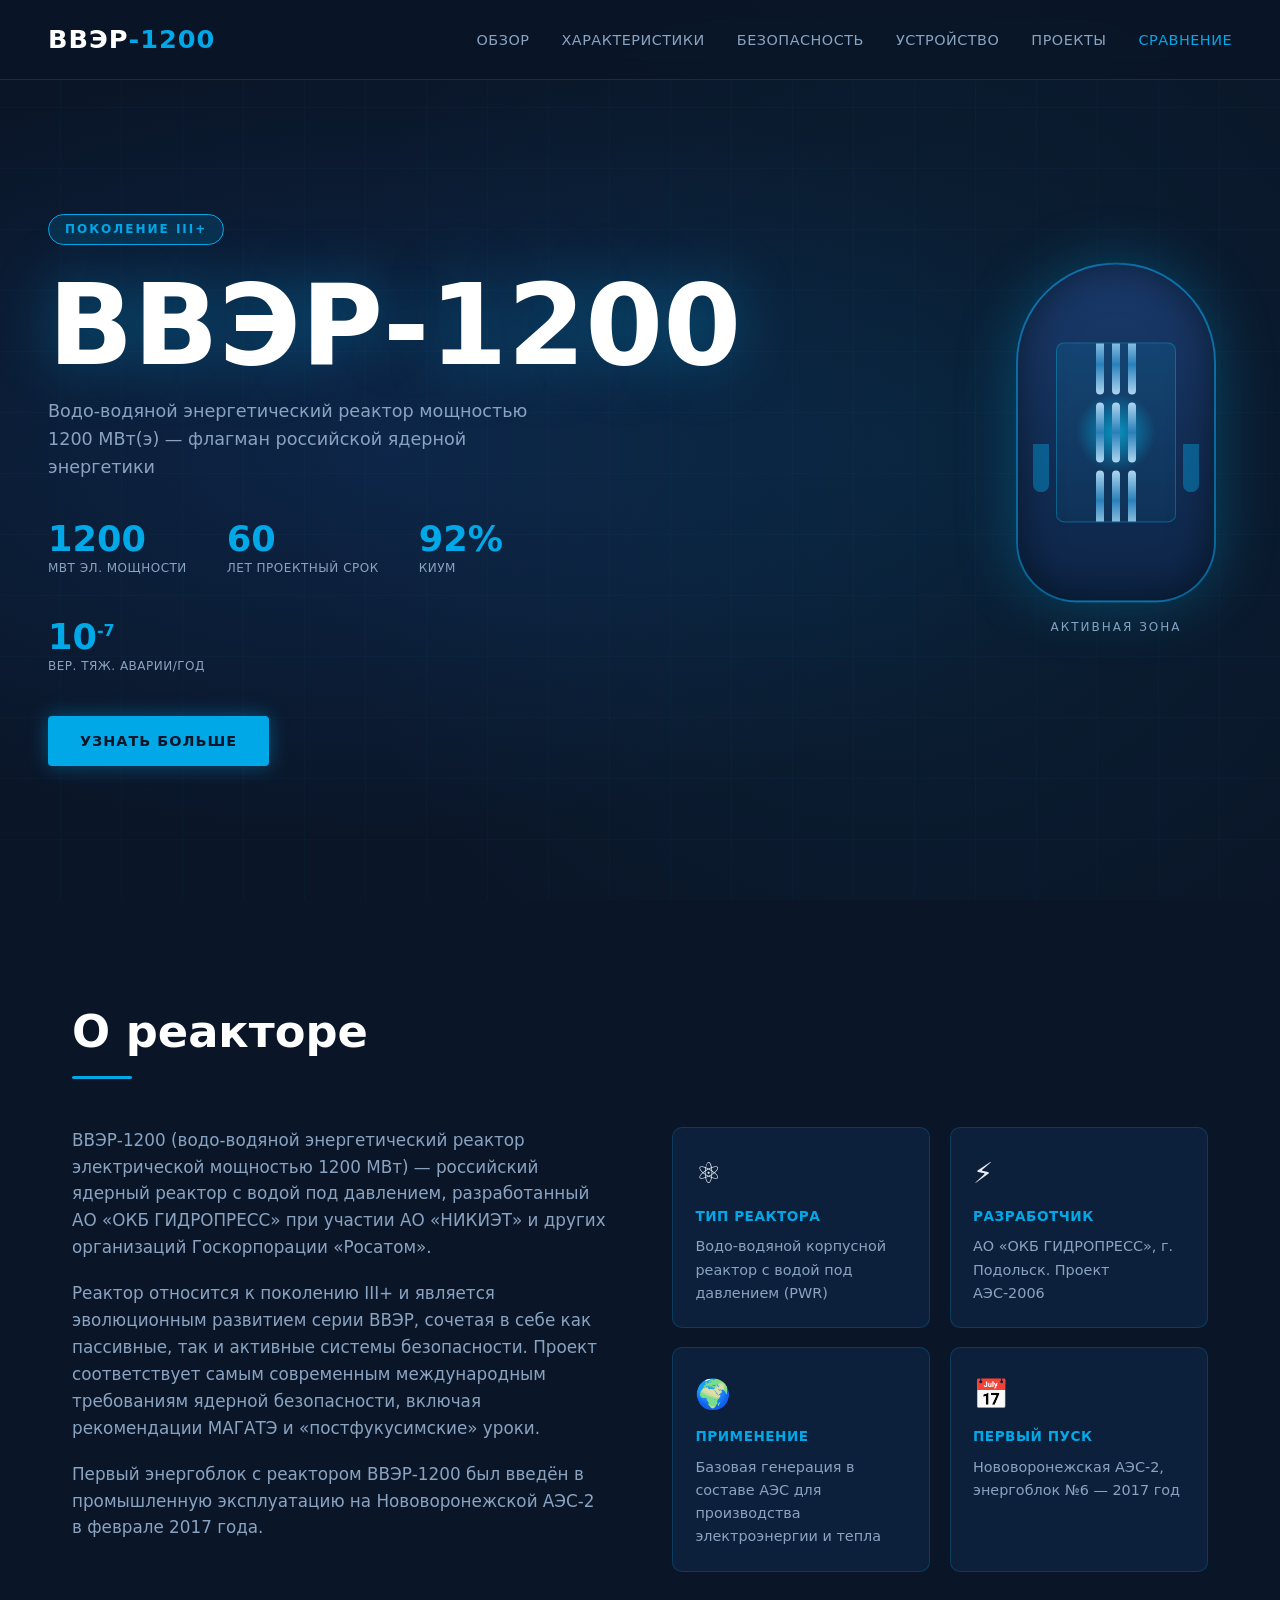
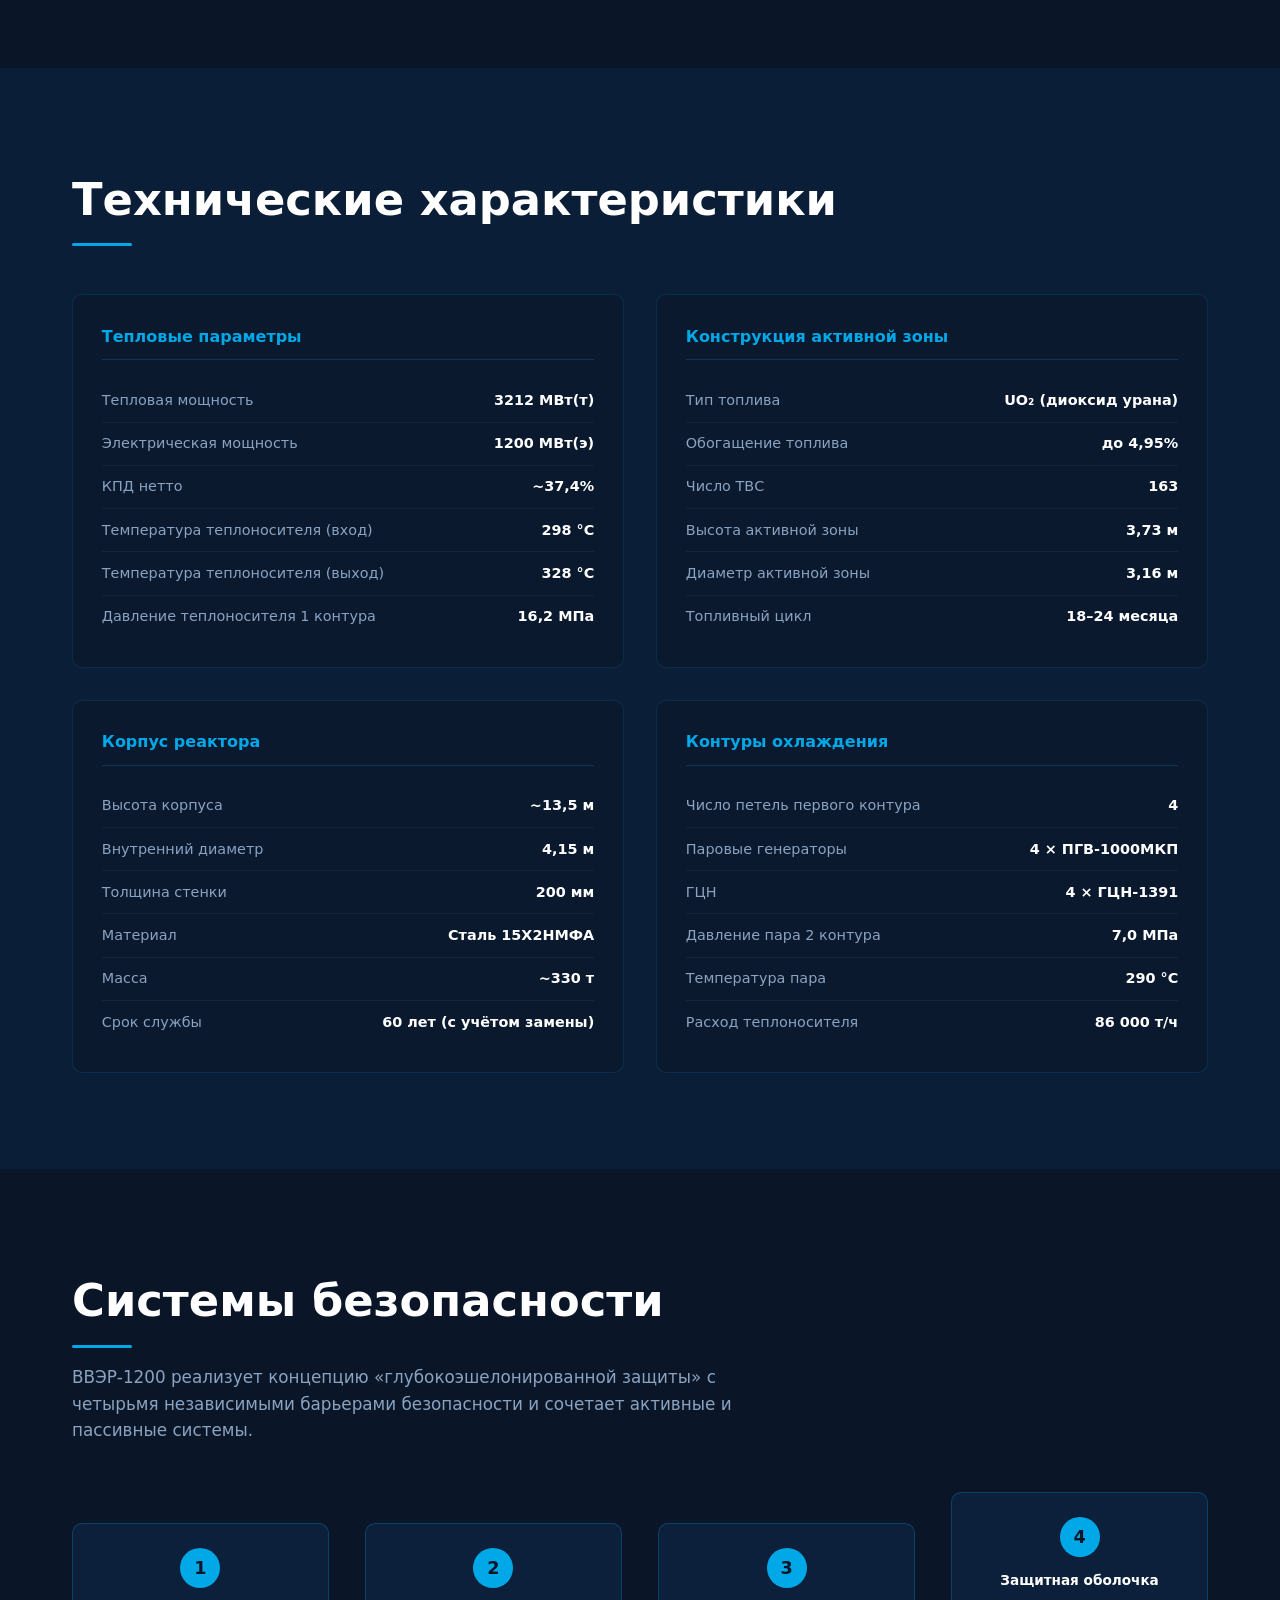
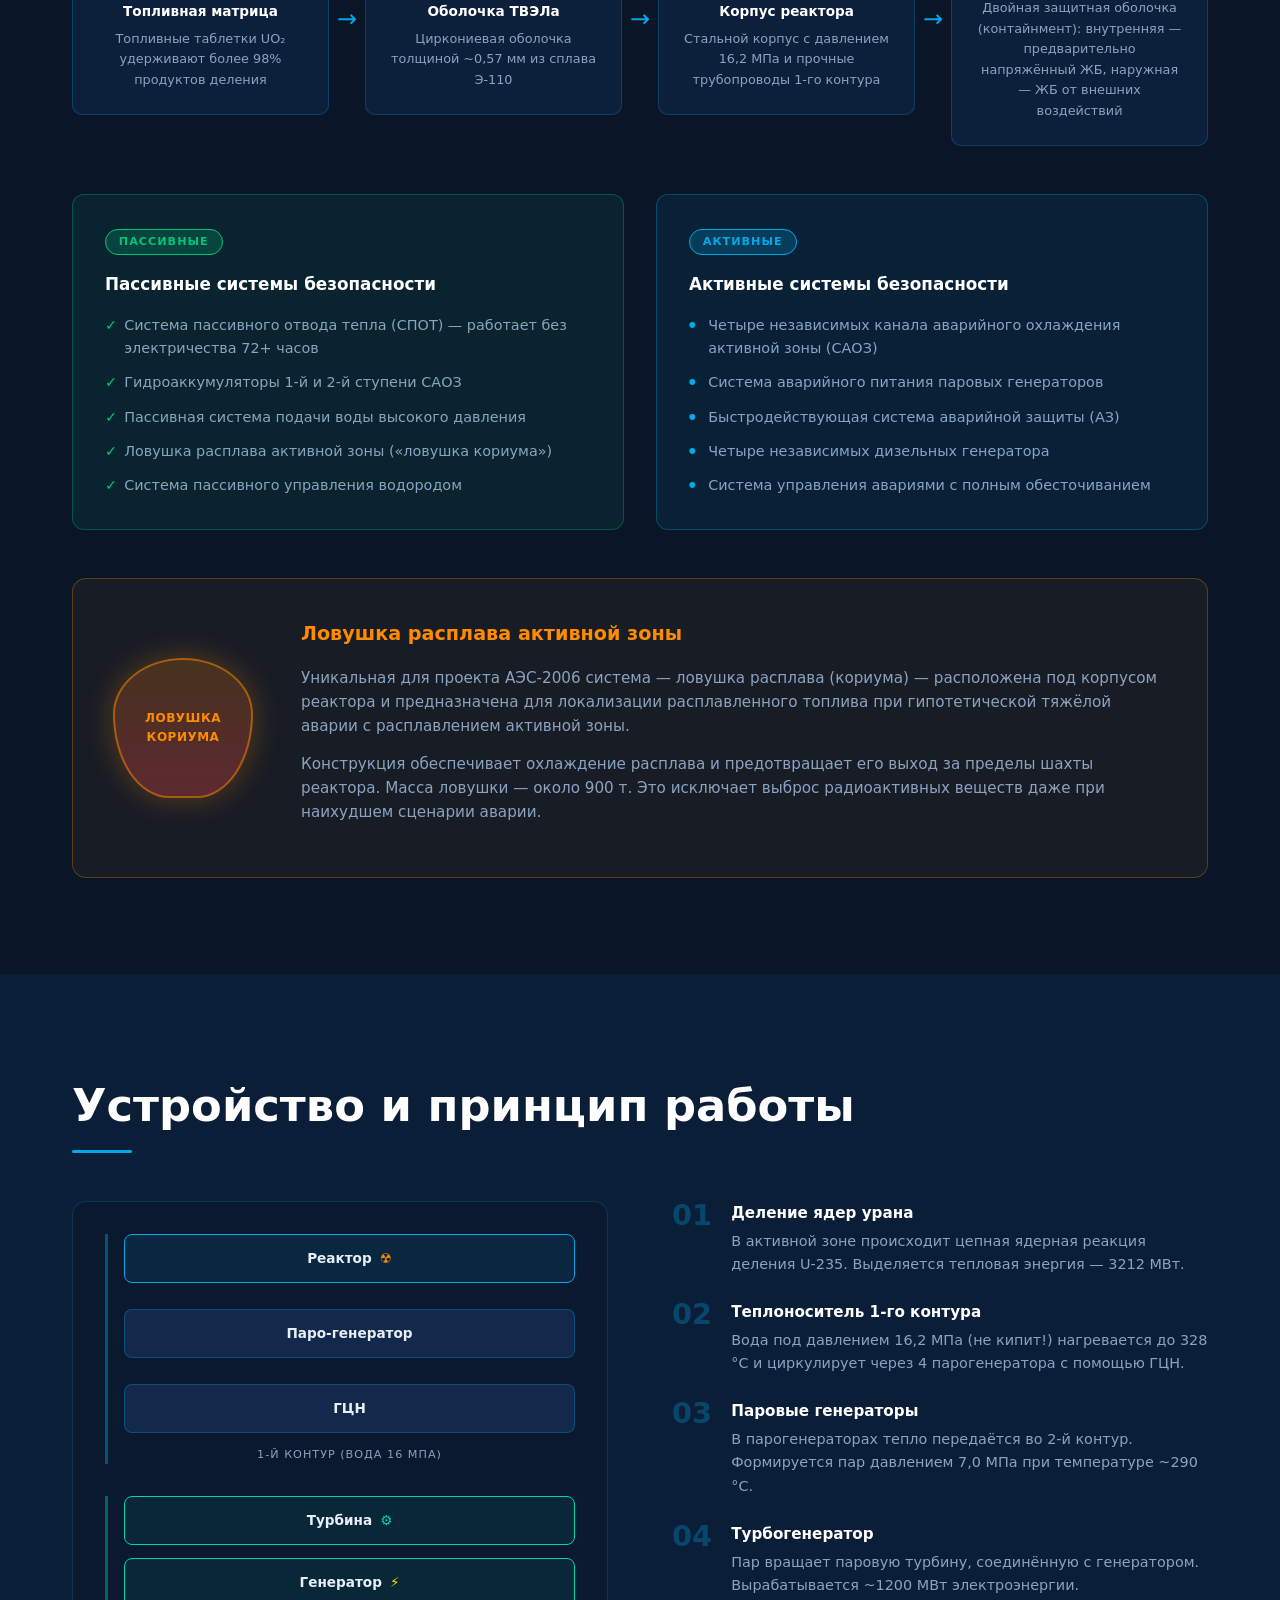
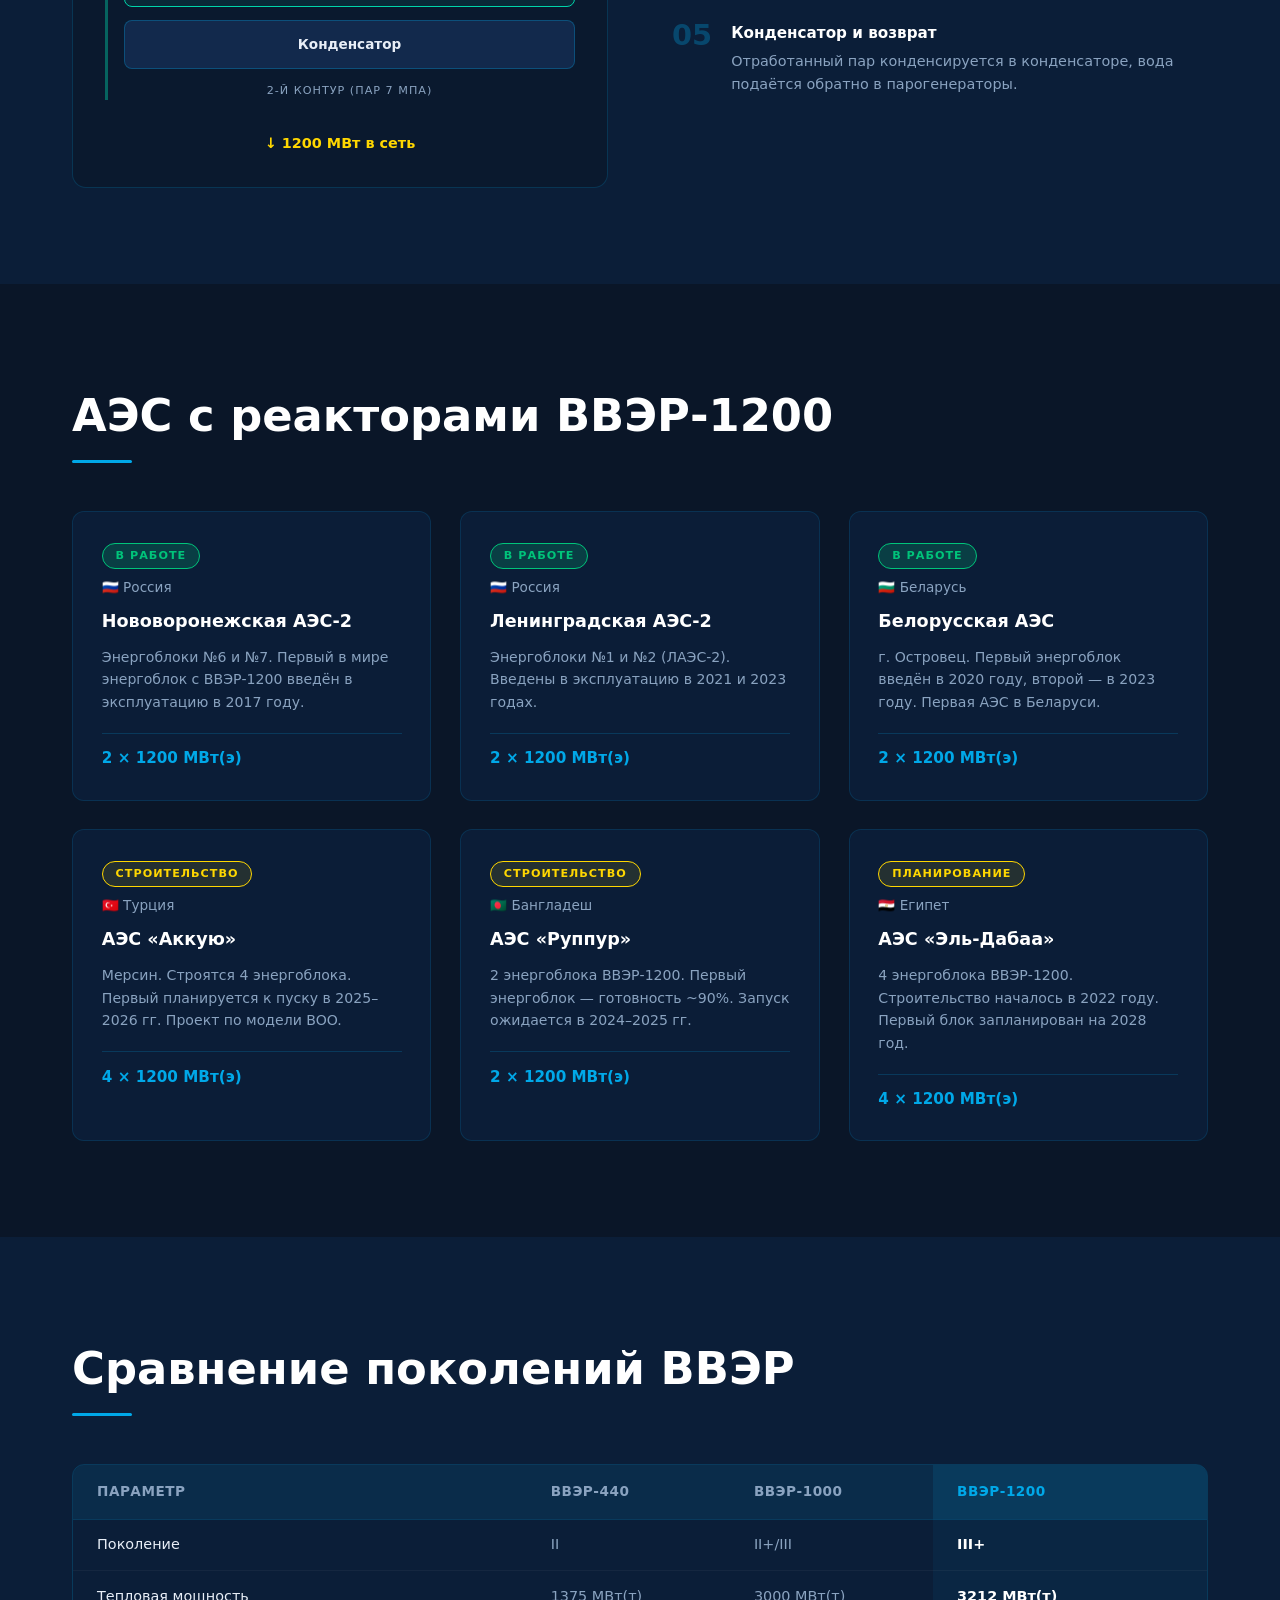
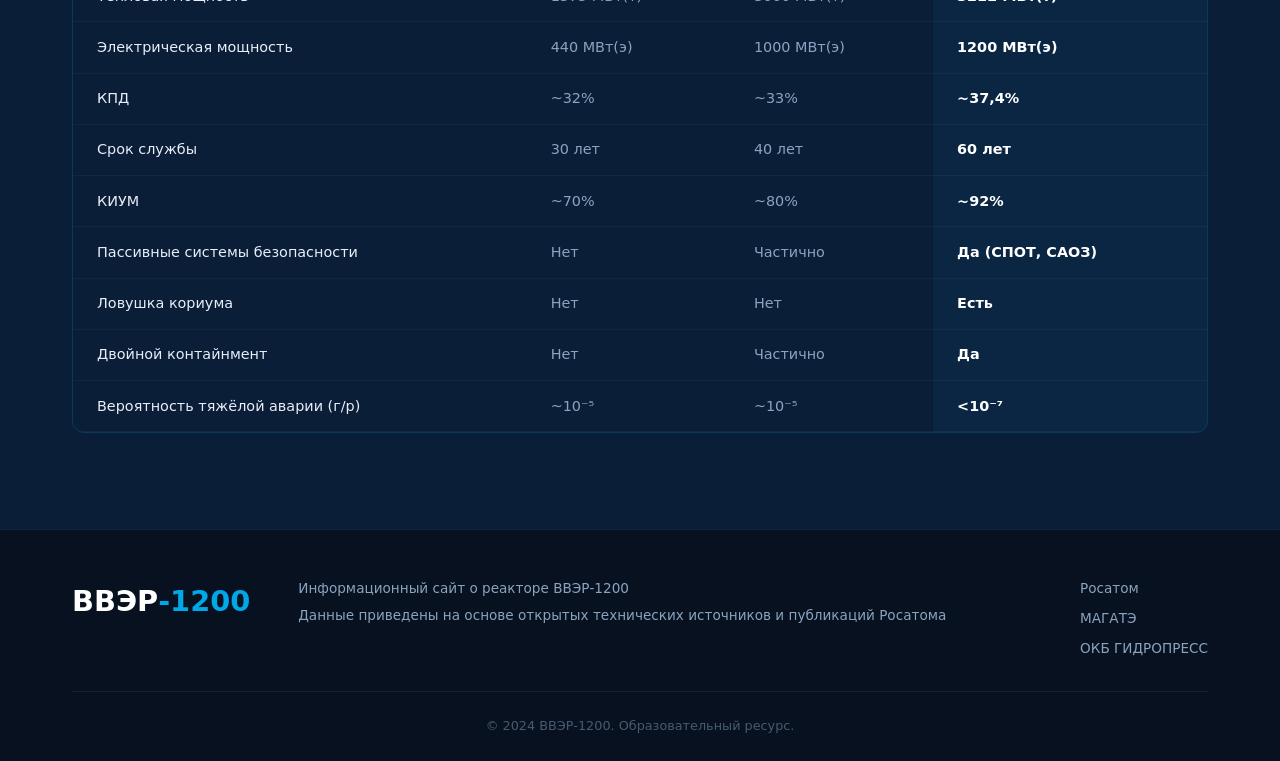
==== index.html @ af8a222b "Add VVER-1200 reactor informational website Full Russian-language single-page site with animated her" ====
<!DOCTYPE html>
<html lang="ru">
<head>
  <meta charset="UTF-8" />
  <meta name="viewport" content="width=device-width, initial-scale=1.0" />
  <title>ВВЭР-1200 — Реактор нового поколения</title>
  <link rel="stylesheet" href="style.css" />
</head>
<body>

  <!-- HEADER -->
  <header class="hero">
    <nav class="navbar">
      <div class="logo">ВВЭР<span>-1200</span></div>
      <ul class="nav-links">
        <li><a href="#overview">Обзор</a></li>
        <li><a href="#specs">Характеристики</a></li>
        <li><a href="#safety">Безопасность</a></li>
        <li><a href="#design">Устройство</a></li>
        <li><a href="#projects">Проекты</a></li>
        <li><a href="#comparison">Сравнение</a></li>
      </ul>
    </nav>

    <div class="hero-content">
      <div class="hero-badge">Поколение III+</div>
      <h1>ВВЭР-1200</h1>
      <p class="hero-subtitle">Водо-водяной энергетический реактор мощностью 1200 МВт(э) — флагман российской ядерной энергетики</p>
      <div class="hero-stats">
        <div class="stat">
          <span class="stat-num">1200</span>
          <span class="stat-label">МВт эл. мощности</span>
        </div>
        <div class="stat">
          <span class="stat-num">60</span>
          <span class="stat-label">лет проектный срок</span>
        </div>
        <div class="stat">
          <span class="stat-num">92%</span>
          <span class="stat-label">КИУМ</span>
        </div>
        <div class="stat">
          <span class="stat-num">10<sup>-7</sup></span>
          <span class="stat-label">вер. тяж. аварии/год</span>
        </div>
      </div>
      <a href="#overview" class="btn-primary">Узнать больше</a>
    </div>

    <div class="hero-reactor">
      <div class="reactor-anim">
        <div class="reactor-vessel">
          <div class="reactor-core">
            <div class="core-glow"></div>
            <div class="fuel-rods">
              <div class="rod"></div><div class="rod"></div><div class="rod"></div>
              <div class="rod"></div><div class="rod"></div><div class="rod"></div>
              <div class="rod"></div><div class="rod"></div><div class="rod"></div>
            </div>
          </div>
          <div class="coolant-flow left"></div>
          <div class="coolant-flow right"></div>
        </div>
        <div class="reactor-label">Активная зона</div>
      </div>
    </div>
  </header>

  <!-- OVERVIEW -->
  <section id="overview" class="section">
    <div class="container">
      <h2 class="section-title">О реакторе</h2>
      <div class="overview-grid">
        <div class="overview-text">
          <p>
            ВВЭР-1200 (водо-водяной энергетический реактор электрической мощностью 1200 МВт) —
            российский ядерный реактор с водой под давлением, разработанный АО «ОКБ ГИДРОПРЕСС»
            при участии АО «НИКИЭТ» и других организаций Госкорпорации «Росатом».
          </p>
          <p>
            Реактор относится к поколению III+ и является эволюционным развитием серии ВВЭР,
            сочетая в себе как пассивные, так и активные системы безопасности.
            Проект соответствует самым современным международным требованиям ядерной безопасности,
            включая рекомендации МАГАТЭ и «постфукусимские» уроки.
          </p>
          <p>
            Первый энергоблок с реактором ВВЭР-1200 был введён в промышленную эксплуатацию
            на Нововоронежской АЭС-2 в феврале 2017 года.
          </p>
        </div>
        <div class="overview-cards">
          <div class="info-card">
            <div class="card-icon">&#x269B;</div>
            <h3>Тип реактора</h3>
            <p>Водо-водяной корпусной реактор с водой под давлением (PWR)</p>
          </div>
          <div class="info-card">
            <div class="card-icon">&#x26A1;</div>
            <h3>Разработчик</h3>
            <p>АО «ОКБ ГИДРОПРЕСС», г. Подольск. Проект АЭС-2006</p>
          </div>
          <div class="info-card">
            <div class="card-icon">&#x1F30D;</div>
            <h3>Применение</h3>
            <p>Базовая генерация в составе АЭС для производства электроэнергии и тепла</p>
          </div>
          <div class="info-card">
            <div class="card-icon">&#x1F4C5;</div>
            <h3>Первый пуск</h3>
            <p>Нововоронежская АЭС-2, энергоблок №6 — 2017 год</p>
          </div>
        </div>
      </div>
    </div>
  </section>

  <!-- SPECS -->
  <section id="specs" class="section section-dark">
    <div class="container">
      <h2 class="section-title light">Технические характеристики</h2>
      <div class="specs-grid">
        <div class="spec-category">
          <h3>Тепловые параметры</h3>
          <table class="spec-table">
            <tr><td>Тепловая мощность</td><td>3212 МВт(т)</td></tr>
            <tr><td>Электрическая мощность</td><td>1200 МВт(э)</td></tr>
            <tr><td>КПД нетто</td><td>~37,4%</td></tr>
            <tr><td>Температура теплоносителя (вход)</td><td>298 °C</td></tr>
            <tr><td>Температура теплоносителя (выход)</td><td>328 °C</td></tr>
            <tr><td>Давление теплоносителя 1 контура</td><td>16,2 МПа</td></tr>
          </table>
        </div>
        <div class="spec-category">
          <h3>Конструкция активной зоны</h3>
          <table class="spec-table">
            <tr><td>Тип топлива</td><td>UO₂ (диоксид урана)</td></tr>
            <tr><td>Обогащение топлива</td><td>до 4,95%</td></tr>
            <tr><td>Число ТВС</td><td>163</td></tr>
            <tr><td>Высота активной зоны</td><td>3,73 м</td></tr>
            <tr><td>Диаметр активной зоны</td><td>3,16 м</td></tr>
            <tr><td>Топливный цикл</td><td>18–24 месяца</td></tr>
          </table>
        </div>
        <div class="spec-category">
          <h3>Корпус реактора</h3>
          <table class="spec-table">
            <tr><td>Высота корпуса</td><td>~13,5 м</td></tr>
            <tr><td>Внутренний диаметр</td><td>4,15 м</td></tr>
            <tr><td>Толщина стенки</td><td>200 мм</td></tr>
            <tr><td>Материал</td><td>Сталь 15Х2НМФА</td></tr>
            <tr><td>Масса</td><td>~330 т</td></tr>
            <tr><td>Срок службы</td><td>60 лет (с учётом замены)</td></tr>
          </table>
        </div>
        <div class="spec-category">
          <h3>Контуры охлаждения</h3>
          <table class="spec-table">
            <tr><td>Число петель первого контура</td><td>4</td></tr>
            <tr><td>Паровые генераторы</td><td>4 × ПГВ-1000МКП</td></tr>
            <tr><td>ГЦН</td><td>4 × ГЦН-1391</td></tr>
            <tr><td>Давление пара 2 контура</td><td>7,0 МПа</td></tr>
            <tr><td>Температура пара</td><td>290 °C</td></tr>
            <tr><td>Расход теплоносителя</td><td>86 000 т/ч</td></tr>
          </table>
        </div>
      </div>
    </div>
  </section>

  <!-- SAFETY -->
  <section id="safety" class="section">
    <div class="container">
      <h2 class="section-title">Системы безопасности</h2>
      <p class="section-desc">
        ВВЭР-1200 реализует концепцию «глубокоэшелонированной защиты» с четырьмя независимыми
        барьерами безопасности и сочетает активные и пассивные системы.
      </p>

      <div class="barriers">
        <div class="barrier">
          <div class="barrier-num">1</div>
          <h3>Топливная матрица</h3>
          <p>Топливные таблетки UO₂ удерживают более 98% продуктов деления</p>
        </div>
        <div class="barrier-arrow">&#8594;</div>
        <div class="barrier">
          <div class="barrier-num">2</div>
          <h3>Оболочка ТВЭЛа</h3>
          <p>Циркониевая оболочка толщиной ~0,57 мм из сплава Э-110</p>
        </div>
        <div class="barrier-arrow">&#8594;</div>
        <div class="barrier">
          <div class="barrier-num">3</div>
          <h3>Корпус реактора</h3>
          <p>Стальной корпус с давлением 16,2 МПа и прочные трубопроводы 1-го контура</p>
        </div>
        <div class="barrier-arrow">&#8594;</div>
        <div class="barrier">
          <div class="barrier-num">4</div>
          <h3>Защитная оболочка</h3>
          <p>Двойная защитная оболочка (контайнмент): внутренняя — предварительно напряжённый ЖБ, наружная — ЖБ от внешних воздействий</p>
        </div>
      </div>

      <div class="safety-systems">
        <div class="safety-card passive">
          <div class="safety-badge">Пассивные</div>
          <h3>Пассивные системы безопасности</h3>
          <ul>
            <li>Система пассивного отвода тепла (СПОТ) — работает без электричества 72+ часов</li>
            <li>Гидроаккумуляторы 1-й и 2-й ступени САОЗ</li>
            <li>Пассивная система подачи воды высокого давления</li>
            <li>Ловушка расплава активной зоны («ловушка кориума»)</li>
            <li>Система пассивного управления водородом</li>
          </ul>
        </div>
        <div class="safety-card active">
          <div class="safety-badge">Активные</div>
          <h3>Активные системы безопасности</h3>
          <ul>
            <li>Четыре независимых канала аварийного охлаждения активной зоны (САОЗ)</li>
            <li>Система аварийного питания паровых генераторов</li>
            <li>Быстродействующая система аварийной защиты (АЗ)</li>
            <li>Четыре независимых дизельных генератора</li>
            <li>Система управления авариями с полным обесточиванием</li>
          </ul>
        </div>
      </div>

      <div class="corium-trap">
        <div class="trap-visual">
          <div class="trap-shape">
            <div class="trap-inner">
              <span>Ловушка<br/>кориума</span>
            </div>
          </div>
        </div>
        <div class="trap-text">
          <h3>Ловушка расплава активной зоны</h3>
          <p>
            Уникальная для проекта АЭС-2006 система — ловушка расплава (кориума) —
            расположена под корпусом реактора и предназначена для локализации расплавленного
            топлива при гипотетической тяжёлой аварии с расплавлением активной зоны.
          </p>
          <p>
            Конструкция обеспечивает охлаждение расплава и предотвращает
            его выход за пределы шахты реактора. Масса ловушки — около 900 т.
            Это исключает выброс радиоактивных веществ даже при наихудшем сценарии аварии.
          </p>
        </div>
      </div>
    </div>
  </section>

  <!-- DESIGN -->
  <section id="design" class="section section-dark">
    <div class="container">
      <h2 class="section-title light">Устройство и принцип работы</h2>
      <div class="design-layout">
        <div class="design-diagram">
          <div class="circuit-diagram">
            <!-- First loop -->
            <div class="loop loop1">
              <div class="component reactor-box">
                <span>Реактор</span>
                <div class="heat-icon">&#9762;</div>
              </div>
              <div class="pipe-h top"></div>
              <div class="component sg-box">
                <span>Паро-генератор</span>
              </div>
              <div class="pipe-h bottom"></div>
              <div class="component pump-box">
                <span>ГЦН</span>
              </div>
              <div class="loop-label">1-й контур (вода 16 МПа)</div>
            </div>
            <!-- Second loop -->
            <div class="loop loop2">
              <div class="component turbine-box">
                <span>Турбина</span>
                <div class="spin-icon">&#9881;</div>
              </div>
              <div class="component gen-box">
                <span>Генератор</span>
                <div class="bolt-icon">&#9889;</div>
              </div>
              <div class="component cond-box">
                <span>Конденсатор</span>
              </div>
              <div class="loop-label">2-й контур (пар 7 МПа)</div>
            </div>
            <div class="arrow-flow">&#8595; 1200 МВт в сеть</div>
          </div>
        </div>
        <div class="design-steps">
          <div class="step">
            <div class="step-num">01</div>
            <div class="step-text">
              <h4>Деление ядер урана</h4>
              <p>В активной зоне происходит цепная ядерная реакция деления U-235. Выделяется тепловая энергия — 3212 МВт.</p>
            </div>
          </div>
          <div class="step">
            <div class="step-num">02</div>
            <div class="step-text">
              <h4>Теплоноситель 1-го контура</h4>
              <p>Вода под давлением 16,2 МПа (не кипит!) нагревается до 328 °C и циркулирует через 4 парогенератора с помощью ГЦН.</p>
            </div>
          </div>
          <div class="step">
            <div class="step-num">03</div>
            <div class="step-text">
              <h4>Паровые генераторы</h4>
              <p>В парогенераторах тепло передаётся во 2-й контур. Формируется пар давлением 7,0 МПа при температуре ~290 °C.</p>
            </div>
          </div>
          <div class="step">
            <div class="step-num">04</div>
            <div class="step-text">
              <h4>Турбогенератор</h4>
              <p>Пар вращает паровую турбину, соединённую с генератором. Вырабатывается ~1200 МВт электроэнергии.</p>
            </div>
          </div>
          <div class="step">
            <div class="step-num">05</div>
            <div class="step-text">
              <h4>Конденсатор и возврат</h4>
              <p>Отработанный пар конденсируется в конденсаторе, вода подаётся обратно в парогенераторы.</p>
            </div>
          </div>
        </div>
      </div>
    </div>
  </section>

  <!-- PROJECTS -->
  <section id="projects" class="section">
    <div class="container">
      <h2 class="section-title">АЭС с реакторами ВВЭР-1200</h2>
      <div class="projects-grid">

        <div class="project-card operating">
          <div class="project-status">В работе</div>
          <div class="project-country">&#127479;&#127482; Россия</div>
          <h3>Нововоронежская АЭС-2</h3>
          <p>Энергоблоки №6 и №7. Первый в мире энергоблок с ВВЭР-1200 введён в эксплуатацию в 2017 году.</p>
          <div class="project-power">2 × 1200 МВт(э)</div>
        </div>

        <div class="project-card operating">
          <div class="project-status">В работе</div>
          <div class="project-country">&#127479;&#127482; Россия</div>
          <h3>Ленинградская АЭС-2</h3>
          <p>Энергоблоки №1 и №2 (ЛАЭС-2). Введены в эксплуатацию в 2021 и 2023 годах.</p>
          <div class="project-power">2 × 1200 МВт(э)</div>
        </div>

        <div class="project-card operating">
          <div class="project-status">В работе</div>
          <div class="project-country">&#127463;&#127468; Беларусь</div>
          <h3>Белорусская АЭС</h3>
          <p>г. Островец. Первый энергоблок введён в 2020 году, второй — в 2023 году. Первая АЭС в Беларуси.</p>
          <div class="project-power">2 × 1200 МВт(э)</div>
        </div>

        <div class="project-card construction">
          <div class="project-status">Строительство</div>
          <div class="project-country">&#127481;&#127479; Турция</div>
          <h3>АЭС «Аккую»</h3>
          <p>Мерсин. Строятся 4 энергоблока. Первый планируется к пуску в 2025–2026 гг. Проект по модели BOO.</p>
          <div class="project-power">4 × 1200 МВт(э)</div>
        </div>

        <div class="project-card construction">
          <div class="project-status">Строительство</div>
          <div class="project-country">&#127463;&#127465; Бангладеш</div>
          <h3>АЭС «Руппур»</h3>
          <p>2 энергоблока ВВЭР-1200. Первый энергоблок — готовность ~90%. Запуск ожидается в 2024–2025 гг.</p>
          <div class="project-power">2 × 1200 МВт(э)</div>
        </div>

        <div class="project-card construction">
          <div class="project-status">Планирование</div>
          <div class="project-country">&#127466;&#127468; Египет</div>
          <h3>АЭС «Эль-Дабаа»</h3>
          <p>4 энергоблока ВВЭР-1200. Строительство началось в 2022 году. Первый блок запланирован на 2028 год.</p>
          <div class="project-power">4 × 1200 МВт(э)</div>
        </div>

      </div>
    </div>
  </section>

  <!-- COMPARISON -->
  <section id="comparison" class="section section-dark">
    <div class="container">
      <h2 class="section-title light">Сравнение поколений ВВЭР</h2>
      <div class="table-wrapper">
        <table class="compare-table">
          <thead>
            <tr>
              <th>Параметр</th>
              <th>ВВЭР-440</th>
              <th>ВВЭР-1000</th>
              <th class="highlight-col">ВВЭР-1200</th>
            </tr>
          </thead>
          <tbody>
            <tr>
              <td>Поколение</td>
              <td>II</td>
              <td>II+/III</td>
              <td class="highlight-col">III+</td>
            </tr>
            <tr>
              <td>Тепловая мощность</td>
              <td>1375 МВт(т)</td>
              <td>3000 МВт(т)</td>
              <td class="highlight-col">3212 МВт(т)</td>
            </tr>
            <tr>
              <td>Электрическая мощность</td>
              <td>440 МВт(э)</td>
              <td>1000 МВт(э)</td>
              <td class="highlight-col">1200 МВт(э)</td>
            </tr>
            <tr>
              <td>КПД</td>
              <td>~32%</td>
              <td>~33%</td>
              <td class="highlight-col">~37,4%</td>
            </tr>
            <tr>
              <td>Срок службы</td>
              <td>30 лет</td>
              <td>40 лет</td>
              <td class="highlight-col">60 лет</td>
            </tr>
            <tr>
              <td>КИУМ</td>
              <td>~70%</td>
              <td>~80%</td>
              <td class="highlight-col">~92%</td>
            </tr>
            <tr>
              <td>Пассивные системы безопасности</td>
              <td>Нет</td>
              <td>Частично</td>
              <td class="highlight-col">Да (СПОТ, САОЗ)</td>
            </tr>
            <tr>
              <td>Ловушка кориума</td>
              <td>Нет</td>
              <td>Нет</td>
              <td class="highlight-col">Есть</td>
            </tr>
            <tr>
              <td>Двойной контайнмент</td>
              <td>Нет</td>
              <td>Частично</td>
              <td class="highlight-col">Да</td>
            </tr>
            <tr>
              <td>Вероятность тяжёлой аварии (г/р)</td>
              <td>~10⁻⁵</td>
              <td>~10⁻⁵</td>
              <td class="highlight-col">&lt;10⁻⁷</td>
            </tr>
          </tbody>
        </table>
      </div>
    </div>
  </section>

  <!-- FOOTER -->
  <footer class="footer">
    <div class="container">
      <div class="footer-content">
        <div class="footer-logo">ВВЭР<span>-1200</span></div>
        <div class="footer-info">
          <p>Информационный сайт о реакторе ВВЭР-1200</p>
          <p>Данные приведены на основе открытых технических источников и публикаций Росатома</p>
        </div>
        <div class="footer-links">
          <a href="https://rosatom.ru" target="_blank" rel="noopener">Росатом</a>
          <a href="https://www.iaea.org" target="_blank" rel="noopener">МАГАТЭ</a>
          <a href="http://www.gidropress.podolsk.ru" target="_blank" rel="noopener">ОКБ ГИДРОПРЕСС</a>
        </div>
      </div>
      <div class="footer-bottom">
        <p>&copy; 2024 ВВЭР-1200. Образовательный ресурс.</p>
      </div>
    </div>
  </footer>

  <script src="script.js"></script>
</body>
</html>
---- style.css ----
/* ===== RESET & BASE ===== */
*, *::before, *::after { box-sizing: border-box; margin: 0; padding: 0; }

:root {
  --blue-dark:  #0a1628;
  --blue-mid:   #0d2547;
  --blue:       #1a3a6b;
  --accent:     #00a8e8;
  --accent2:    #00d4aa;
  --glow:       #00cfff;
  --text:       #e8eef7;
  --text-muted: #8aa3c0;
  --white:      #ffffff;
  --red:        #ff4a4a;
  --orange:     #ff8c00;
  --green:      #00c47a;
  --yellow:     #ffd700;
}

html { scroll-behavior: smooth; }

body {
  font-family: 'Segoe UI', system-ui, sans-serif;
  background: var(--blue-dark);
  color: var(--text);
  line-height: 1.6;
  overflow-x: hidden;
}

a { color: var(--accent); text-decoration: none; }
a:hover { color: var(--accent2); }

/* ===== NAVBAR ===== */
.navbar {
  display: flex;
  justify-content: space-between;
  align-items: center;
  padding: 1.2rem 3rem;
  position: sticky;
  top: 0;
  z-index: 100;
  background: rgba(10, 22, 40, 0.92);
  backdrop-filter: blur(10px);
  border-bottom: 1px solid rgba(0, 168, 232, 0.2);
}

.logo {
  font-size: 1.6rem;
  font-weight: 800;
  letter-spacing: 1px;
  color: var(--white);
}
.logo span { color: var(--accent); }

.nav-links {
  display: flex;
  gap: 2rem;
  list-style: none;
}

.nav-links a {
  color: var(--text-muted);
  font-size: 0.9rem;
  font-weight: 500;
  text-transform: uppercase;
  letter-spacing: 0.5px;
  transition: color 0.2s;
}
.nav-links a:hover { color: var(--accent); }

/* ===== HERO ===== */
.hero {
  min-height: 100vh;
  background: radial-gradient(ellipse at 30% 50%, #0d2547 0%, #0a1628 60%),
              linear-gradient(135deg, #0a1628 0%, #0d2547 100%);
  display: grid;
  grid-template-rows: auto 1fr;
  position: relative;
  overflow: hidden;
}

.hero::before {
  content: '';
  position: absolute;
  inset: 0;
  background:
    radial-gradient(circle at 70% 50%, rgba(0, 168, 232, 0.08) 0%, transparent 60%),
    repeating-linear-gradient(0deg, transparent, transparent 60px, rgba(0,168,232,0.03) 60px, rgba(0,168,232,0.03) 61px),
    repeating-linear-gradient(90deg, transparent, transparent 60px, rgba(0,168,232,0.03) 60px, rgba(0,168,232,0.03) 61px);
  pointer-events: none;
}

.hero-content {
  display: flex;
  flex-direction: column;
  justify-content: center;
  padding: 4rem 3rem 4rem 3rem;
  max-width: 650px;
  z-index: 1;
}

.hero-badge {
  display: inline-block;
  background: rgba(0, 168, 232, 0.15);
  border: 1px solid var(--accent);
  color: var(--accent);
  font-size: 0.75rem;
  font-weight: 700;
  text-transform: uppercase;
  letter-spacing: 2px;
  padding: 0.3rem 1rem;
  border-radius: 20px;
  margin-bottom: 1.5rem;
  width: fit-content;
}

.hero h1 {
  font-size: clamp(4rem, 10vw, 7rem);
  font-weight: 900;
  line-height: 1;
  color: var(--white);
  text-shadow: 0 0 60px rgba(0, 168, 232, 0.4);
  margin-bottom: 1rem;
}

.hero-subtitle {
  font-size: 1.1rem;
  color: var(--text-muted);
  max-width: 500px;
  margin-bottom: 2.5rem;
}

.hero-stats {
  display: flex;
  gap: 2.5rem;
  margin-bottom: 2.5rem;
  flex-wrap: wrap;
}

.stat { display: flex; flex-direction: column; }

.stat-num {
  font-size: 2.2rem;
  font-weight: 800;
  color: var(--accent);
  line-height: 1;
}
.stat-num sup { font-size: 1rem; }

.stat-label {
  font-size: 0.75rem;
  color: var(--text-muted);
  text-transform: uppercase;
  letter-spacing: 0.5px;
  margin-top: 0.2rem;
}

.btn-primary {
  display: inline-block;
  background: var(--accent);
  color: var(--blue-dark);
  font-weight: 700;
  font-size: 0.9rem;
  text-transform: uppercase;
  letter-spacing: 1px;
  padding: 0.85rem 2rem;
  border-radius: 4px;
  width: fit-content;
  transition: background 0.2s, transform 0.2s, box-shadow 0.2s;
  box-shadow: 0 0 20px rgba(0, 168, 232, 0.4);
}
.btn-primary:hover {
  background: var(--accent2);
  color: var(--blue-dark);
  transform: translateY(-2px);
  box-shadow: 0 0 30px rgba(0, 212, 170, 0.5);
}

/* ===== REACTOR ANIMATION ===== */
.hero-reactor {
  position: absolute;
  right: 5%;
  top: 50%;
  transform: translateY(-50%);
  z-index: 1;
}

.reactor-anim {
  display: flex;
  flex-direction: column;
  align-items: center;
  gap: 1rem;
}

.reactor-vessel {
  width: 200px;
  height: 340px;
  background: linear-gradient(180deg, #1a3a6b 0%, #0d2547 100%);
  border: 2px solid rgba(0, 168, 232, 0.5);
  border-radius: 100px 100px 60px 60px;
  position: relative;
  display: flex;
  align-items: center;
  justify-content: center;
  box-shadow: 0 0 60px rgba(0, 168, 232, 0.3), inset 0 0 40px rgba(0,0,0,0.5);
}

.reactor-core {
  width: 120px;
  height: 180px;
  background: linear-gradient(180deg, rgba(0,207,255,0.1) 0%, rgba(0,207,255,0.05) 100%);
  border: 1px solid rgba(0, 207, 255, 0.3);
  border-radius: 8px;
  position: relative;
  display: flex;
  align-items: center;
  justify-content: center;
  overflow: hidden;
}

.core-glow {
  position: absolute;
  width: 80px;
  height: 80px;
  background: radial-gradient(circle, rgba(0, 207, 255, 0.6) 0%, transparent 70%);
  border-radius: 50%;
  animation: pulse 2s ease-in-out infinite;
}

@keyframes pulse {
  0%, 100% { opacity: 0.6; transform: scale(1); }
  50% { opacity: 1; transform: scale(1.3); }
}

.fuel-rods {
  display: grid;
  grid-template-columns: repeat(3, 1fr);
  gap: 8px;
  z-index: 1;
}

.rod {
  width: 8px;
  height: 60px;
  background: linear-gradient(180deg, #aed6f1 0%, #2980b9 50%, #aed6f1 100%);
  border-radius: 4px;
  animation: rod-glow 2s ease-in-out infinite;
}

.rod:nth-child(2) { animation-delay: 0.2s; }
.rod:nth-child(3) { animation-delay: 0.4s; }
.rod:nth-child(4) { animation-delay: 0.6s; }
.rod:nth-child(5) { animation-delay: 0.1s; }
.rod:nth-child(6) { animation-delay: 0.3s; }
.rod:nth-child(7) { animation-delay: 0.5s; }
.rod:nth-child(8) { animation-delay: 0.7s; }
.rod:nth-child(9) { animation-delay: 0.15s; }

@keyframes rod-glow {
  0%, 100% { box-shadow: 0 0 4px rgba(0, 207, 255, 0.4); }
  50% { box-shadow: 0 0 12px rgba(0, 207, 255, 0.9); }
}

.coolant-flow {
  position: absolute;
  width: 16px;
  height: 120px;
  border-radius: 8px;
  overflow: hidden;
}
.coolant-flow.left { left: 15px; }
.coolant-flow.right { right: 15px; }

.coolant-flow::after {
  content: '';
  position: absolute;
  width: 100%;
  height: 200%;
  background: repeating-linear-gradient(180deg,
    transparent 0%, transparent 30%,
    rgba(0,168,232,0.4) 30%, rgba(0,168,232,0.4) 50%,
    transparent 50%);
  animation: flow 1.5s linear infinite;
}
.coolant-flow.right::after { animation-direction: reverse; }

@keyframes flow {
  from { transform: translateY(-50%); }
  to { transform: translateY(0); }
}

.reactor-label {
  color: var(--text-muted);
  font-size: 0.75rem;
  text-transform: uppercase;
  letter-spacing: 2px;
}

/* ===== SECTIONS ===== */
.section { padding: 6rem 0; }
.section-dark { background: #0b1e38; }

.container {
  max-width: 1200px;
  margin: 0 auto;
  padding: 0 2rem;
}

.section-title {
  font-size: clamp(1.8rem, 4vw, 2.8rem);
  font-weight: 800;
  margin-bottom: 1rem;
  color: var(--white);
  position: relative;
}

.section-title::after {
  content: '';
  display: block;
  width: 60px;
  height: 3px;
  background: var(--accent);
  margin-top: 0.5rem;
  border-radius: 2px;
}

.section-title.light { color: var(--white); }

.section-desc {
  color: var(--text-muted);
  max-width: 700px;
  margin-bottom: 3rem;
  font-size: 1.05rem;
}

/* ===== OVERVIEW ===== */
.overview-grid {
  display: grid;
  grid-template-columns: 1fr 1fr;
  gap: 4rem;
  margin-top: 3rem;
}

.overview-text p {
  color: var(--text-muted);
  margin-bottom: 1.2rem;
  font-size: 1.05rem;
}

.overview-cards {
  display: grid;
  grid-template-columns: 1fr 1fr;
  gap: 1.2rem;
}

.info-card {
  background: rgba(26, 58, 107, 0.3);
  border: 1px solid rgba(0, 168, 232, 0.2);
  border-radius: 10px;
  padding: 1.4rem;
  transition: border-color 0.2s, transform 0.2s;
}
.info-card:hover {
  border-color: var(--accent);
  transform: translateY(-3px);
}

.card-icon {
  font-size: 1.8rem;
  margin-bottom: 0.6rem;
}

.info-card h3 {
  font-size: 0.85rem;
  font-weight: 700;
  color: var(--accent);
  text-transform: uppercase;
  letter-spacing: 0.5px;
  margin-bottom: 0.5rem;
}

.info-card p { font-size: 0.9rem; color: var(--text-muted); }

/* ===== SPECS ===== */
.specs-grid {
  display: grid;
  grid-template-columns: repeat(2, 1fr);
  gap: 2rem;
  margin-top: 3rem;
}

.spec-category {
  background: rgba(10, 22, 40, 0.6);
  border: 1px solid rgba(0, 168, 232, 0.15);
  border-radius: 10px;
  padding: 1.8rem;
}

.spec-category h3 {
  font-size: 1rem;
  font-weight: 700;
  color: var(--accent);
  margin-bottom: 1.2rem;
  padding-bottom: 0.6rem;
  border-bottom: 1px solid rgba(0, 168, 232, 0.2);
}

.spec-table { width: 100%; border-collapse: collapse; }
.spec-table tr { border-bottom: 1px solid rgba(255,255,255,0.05); }
.spec-table tr:last-child { border-bottom: none; }
.spec-table td {
  padding: 0.6rem 0;
  font-size: 0.9rem;
}
.spec-table td:first-child { color: var(--text-muted); }
.spec-table td:last-child {
  text-align: right;
  font-weight: 600;
  color: var(--white);
}

/* ===== SAFETY ===== */
.barriers {
  display: flex;
  align-items: center;
  gap: 0.5rem;
  margin: 3rem 0;
  flex-wrap: wrap;
}

.barrier {
  flex: 1;
  min-width: 180px;
  background: rgba(26, 58, 107, 0.3);
  border: 1px solid rgba(0, 168, 232, 0.25);
  border-radius: 10px;
  padding: 1.5rem;
  text-align: center;
}

.barrier-num {
  width: 40px;
  height: 40px;
  background: var(--accent);
  color: var(--blue-dark);
  font-weight: 900;
  font-size: 1.1rem;
  border-radius: 50%;
  display: flex;
  align-items: center;
  justify-content: center;
  margin: 0 auto 0.8rem;
}

.barrier h3 {
  font-size: 0.85rem;
  font-weight: 700;
  color: var(--white);
  margin-bottom: 0.4rem;
}

.barrier p { font-size: 0.8rem; color: var(--text-muted); }

.barrier-arrow {
  font-size: 1.5rem;
  color: var(--accent);
  flex-shrink: 0;
}

.safety-systems {
  display: grid;
  grid-template-columns: 1fr 1fr;
  gap: 2rem;
  margin-bottom: 3rem;
}

.safety-card {
  border-radius: 12px;
  padding: 2rem;
  position: relative;
}

.safety-card.passive {
  background: rgba(0, 196, 122, 0.08);
  border: 1px solid rgba(0, 196, 122, 0.3);
}

.safety-card.active {
  background: rgba(0, 168, 232, 0.08);
  border: 1px solid rgba(0, 168, 232, 0.3);
}

.safety-badge {
  display: inline-block;
  font-size: 0.7rem;
  font-weight: 700;
  text-transform: uppercase;
  letter-spacing: 1px;
  padding: 0.2rem 0.8rem;
  border-radius: 20px;
  margin-bottom: 1rem;
}

.safety-card.passive .safety-badge {
  background: rgba(0, 196, 122, 0.2);
  color: var(--green);
  border: 1px solid var(--green);
}

.safety-card.active .safety-badge {
  background: rgba(0, 168, 232, 0.2);
  color: var(--accent);
  border: 1px solid var(--accent);
}

.safety-card h3 {
  font-size: 1.05rem;
  font-weight: 700;
  color: var(--white);
  margin-bottom: 1rem;
}

.safety-card ul {
  list-style: none;
  display: flex;
  flex-direction: column;
  gap: 0.7rem;
}

.safety-card li {
  font-size: 0.9rem;
  color: var(--text-muted);
  padding-left: 1.2rem;
  position: relative;
}

.safety-card.passive li::before { content: '✓'; color: var(--green); position: absolute; left: 0; }
.safety-card.active li::before { content: '●'; color: var(--accent); position: absolute; left: 0; font-size: 0.5rem; top: 5px; }

/* Corium trap */
.corium-trap {
  display: grid;
  grid-template-columns: auto 1fr;
  gap: 3rem;
  align-items: center;
  background: rgba(255, 140, 0, 0.06);
  border: 1px solid rgba(255, 140, 0, 0.3);
  border-radius: 14px;
  padding: 2.5rem;
}

.trap-visual { display: flex; justify-content: center; }

.trap-shape {
  width: 140px;
  height: 140px;
  background: linear-gradient(180deg, rgba(255,140,0,0.2) 0%, rgba(255,74,74,0.3) 100%);
  border: 2px solid rgba(255, 140, 0, 0.5);
  border-radius: 50% 50% 40% 40% / 40% 40% 60% 60%;
  display: flex;
  align-items: center;
  justify-content: center;
  animation: trap-pulse 3s ease-in-out infinite;
  box-shadow: 0 0 30px rgba(255, 140, 0, 0.3);
}

@keyframes trap-pulse {
  0%, 100% { box-shadow: 0 0 30px rgba(255, 140, 0, 0.3); }
  50% { box-shadow: 0 0 50px rgba(255, 140, 0, 0.6); }
}

.trap-inner {
  text-align: center;
  font-size: 0.75rem;
  font-weight: 700;
  color: var(--orange);
  text-transform: uppercase;
  letter-spacing: 0.5px;
}

.trap-text h3 {
  font-size: 1.2rem;
  font-weight: 700;
  color: var(--orange);
  margin-bottom: 1rem;
}

.trap-text p { color: var(--text-muted); margin-bottom: 0.8rem; font-size: 0.95rem; }

/* ===== DESIGN ===== */
.design-layout {
  display: grid;
  grid-template-columns: 1fr 1fr;
  gap: 4rem;
  margin-top: 3rem;
  align-items: start;
}

.circuit-diagram {
  display: flex;
  flex-direction: column;
  gap: 2rem;
  background: rgba(10, 22, 40, 0.6);
  border: 1px solid rgba(0, 168, 232, 0.2);
  border-radius: 14px;
  padding: 2rem;
}

.loop { display: flex; flex-direction: column; gap: 0.8rem; align-items: center; position: relative; }
.loop-label {
  font-size: 0.7rem;
  color: var(--text-muted);
  text-transform: uppercase;
  letter-spacing: 1px;
  text-align: center;
}

.loop1 { border-left: 3px solid rgba(0, 168, 232, 0.4); padding-left: 1rem; }
.loop2 { border-left: 3px solid rgba(0, 212, 170, 0.4); padding-left: 1rem; }

.component {
  background: rgba(26, 58, 107, 0.5);
  border: 1px solid rgba(0, 168, 232, 0.3);
  border-radius: 8px;
  padding: 0.8rem 1.2rem;
  text-align: center;
  font-size: 0.85rem;
  font-weight: 600;
  color: var(--text);
  width: 100%;
  display: flex;
  align-items: center;
  justify-content: center;
  gap: 0.5rem;
}

.reactor-box { border-color: var(--accent); background: rgba(0, 168, 232, 0.1); }
.turbine-box, .gen-box { border-color: var(--accent2); background: rgba(0, 212, 170, 0.08); }

.heat-icon { color: var(--orange); }
.spin-icon { color: var(--accent2); animation: spin 3s linear infinite; display: inline-block; }
.bolt-icon { color: var(--yellow); }
@keyframes spin { from { transform: rotate(0deg); } to { transform: rotate(360deg); } }

.arrow-flow {
  text-align: center;
  font-weight: 700;
  color: var(--yellow);
  font-size: 0.9rem;
}

.design-steps { display: flex; flex-direction: column; gap: 1.5rem; }

.step { display: flex; gap: 1.2rem; align-items: flex-start; }

.step-num {
  font-size: 1.8rem;
  font-weight: 900;
  color: rgba(0, 168, 232, 0.3);
  line-height: 1;
  flex-shrink: 0;
  width: 40px;
}

.step-text h4 {
  font-size: 0.95rem;
  font-weight: 700;
  color: var(--white);
  margin-bottom: 0.3rem;
}
.step-text p { font-size: 0.9rem; color: var(--text-muted); }

/* ===== PROJECTS ===== */
.projects-grid {
  display: grid;
  grid-template-columns: repeat(3, 1fr);
  gap: 1.8rem;
  margin-top: 3rem;
}

.project-card {
  background: rgba(13, 37, 71, 0.5);
  border-radius: 12px;
  padding: 1.8rem;
  position: relative;
  border: 1px solid rgba(0, 168, 232, 0.15);
  transition: transform 0.25s, border-color 0.25s;
}

.project-card:hover {
  transform: translateY(-5px);
  border-color: rgba(0, 168, 232, 0.4);
}

.project-status {
  display: inline-block;
  font-size: 0.7rem;
  font-weight: 700;
  text-transform: uppercase;
  letter-spacing: 1px;
  padding: 0.2rem 0.8rem;
  border-radius: 20px;
  margin-bottom: 0.5rem;
}

.project-card.operating .project-status {
  background: rgba(0, 196, 122, 0.2);
  color: var(--green);
  border: 1px solid var(--green);
}
.project-card.construction .project-status {
  background: rgba(255, 215, 0, 0.1);
  color: var(--yellow);
  border: 1px solid var(--yellow);
}

.project-country {
  font-size: 0.85rem;
  color: var(--text-muted);
  margin-bottom: 0.5rem;
}

.project-card h3 {
  font-size: 1.1rem;
  font-weight: 700;
  color: var(--white);
  margin-bottom: 0.7rem;
}

.project-card p { font-size: 0.88rem; color: var(--text-muted); margin-bottom: 1.2rem; }

.project-power {
  font-size: 0.95rem;
  font-weight: 700;
  color: var(--accent);
  border-top: 1px solid rgba(0, 168, 232, 0.2);
  padding-top: 0.8rem;
}

/* ===== COMPARISON TABLE ===== */
.table-wrapper {
  margin-top: 3rem;
  overflow-x: auto;
  border-radius: 12px;
  border: 1px solid rgba(0, 168, 232, 0.2);
}

.compare-table {
  width: 100%;
  border-collapse: collapse;
  min-width: 600px;
}

.compare-table th {
  background: rgba(0, 168, 232, 0.1);
  padding: 1rem 1.5rem;
  text-align: left;
  font-size: 0.85rem;
  font-weight: 700;
  text-transform: uppercase;
  letter-spacing: 0.5px;
  color: var(--text-muted);
  border-bottom: 1px solid rgba(0, 168, 232, 0.2);
}

.compare-table th.highlight-col {
  background: rgba(0, 168, 232, 0.2);
  color: var(--accent);
}

.compare-table td {
  padding: 0.85rem 1.5rem;
  font-size: 0.9rem;
  color: var(--text-muted);
  border-bottom: 1px solid rgba(255, 255, 255, 0.04);
}

.compare-table td:first-child { color: var(--text); font-weight: 500; }

.compare-table td.highlight-col {
  background: rgba(0, 168, 232, 0.06);
  color: var(--white);
  font-weight: 600;
}

.compare-table tr:hover td { background: rgba(255,255,255,0.03); }
.compare-table tr:hover td.highlight-col { background: rgba(0, 168, 232, 0.1); }

/* ===== FOOTER ===== */
.footer {
  background: #07111f;
  border-top: 1px solid rgba(0, 168, 232, 0.15);
  padding: 3rem 0 1.5rem;
}

.footer-content {
  display: grid;
  grid-template-columns: auto 1fr auto;
  gap: 3rem;
  align-items: start;
  margin-bottom: 2rem;
}

.footer-logo {
  font-size: 1.8rem;
  font-weight: 900;
  color: var(--white);
}
.footer-logo span { color: var(--accent); }

.footer-info p { color: var(--text-muted); font-size: 0.85rem; margin-bottom: 0.3rem; }

.footer-links {
  display: flex;
  flex-direction: column;
  gap: 0.5rem;
}
.footer-links a { color: var(--text-muted); font-size: 0.85rem; transition: color 0.2s; }
.footer-links a:hover { color: var(--accent); }

.footer-bottom {
  border-top: 1px solid rgba(255,255,255,0.06);
  padding-top: 1.5rem;
  text-align: center;
}
.footer-bottom p { color: rgba(138, 163, 192, 0.5); font-size: 0.8rem; }

/* ===== RESPONSIVE ===== */
@media (max-width: 1024px) {
  .hero-reactor { display: none; }
  .overview-grid { grid-template-columns: 1fr; gap: 2rem; }
  .specs-grid { grid-template-columns: 1fr; }
  .design-layout { grid-template-columns: 1fr; }
  .projects-grid { grid-template-columns: repeat(2, 1fr); }
}

@media (max-width: 768px) {
  .navbar { padding: 1rem 1.5rem; }
  .nav-links { display: none; }
  .hero-content { padding: 3rem 1.5rem; }
  .hero-stats { gap: 1.5rem; }
  .section { padding: 4rem 0; }
  .barriers { flex-direction: column; }
  .barrier-arrow { transform: rotate(90deg); }
  .safety-systems { grid-template-columns: 1fr; }
  .corium-trap { grid-template-columns: 1fr; }
  .projects-grid { grid-template-columns: 1fr; }
  .footer-content { grid-template-columns: 1fr; gap: 1.5rem; }
  .overview-cards { grid-template-columns: 1fr; }
}

/* ===== SCROLL ANIMATIONS ===== */
.fade-in {
  opacity: 0;
  transform: translateY(30px);
  transition: opacity 0.6s ease, transform 0.6s ease;
}
.fade-in.visible {
  opacity: 1;
  transform: translateY(0);
}
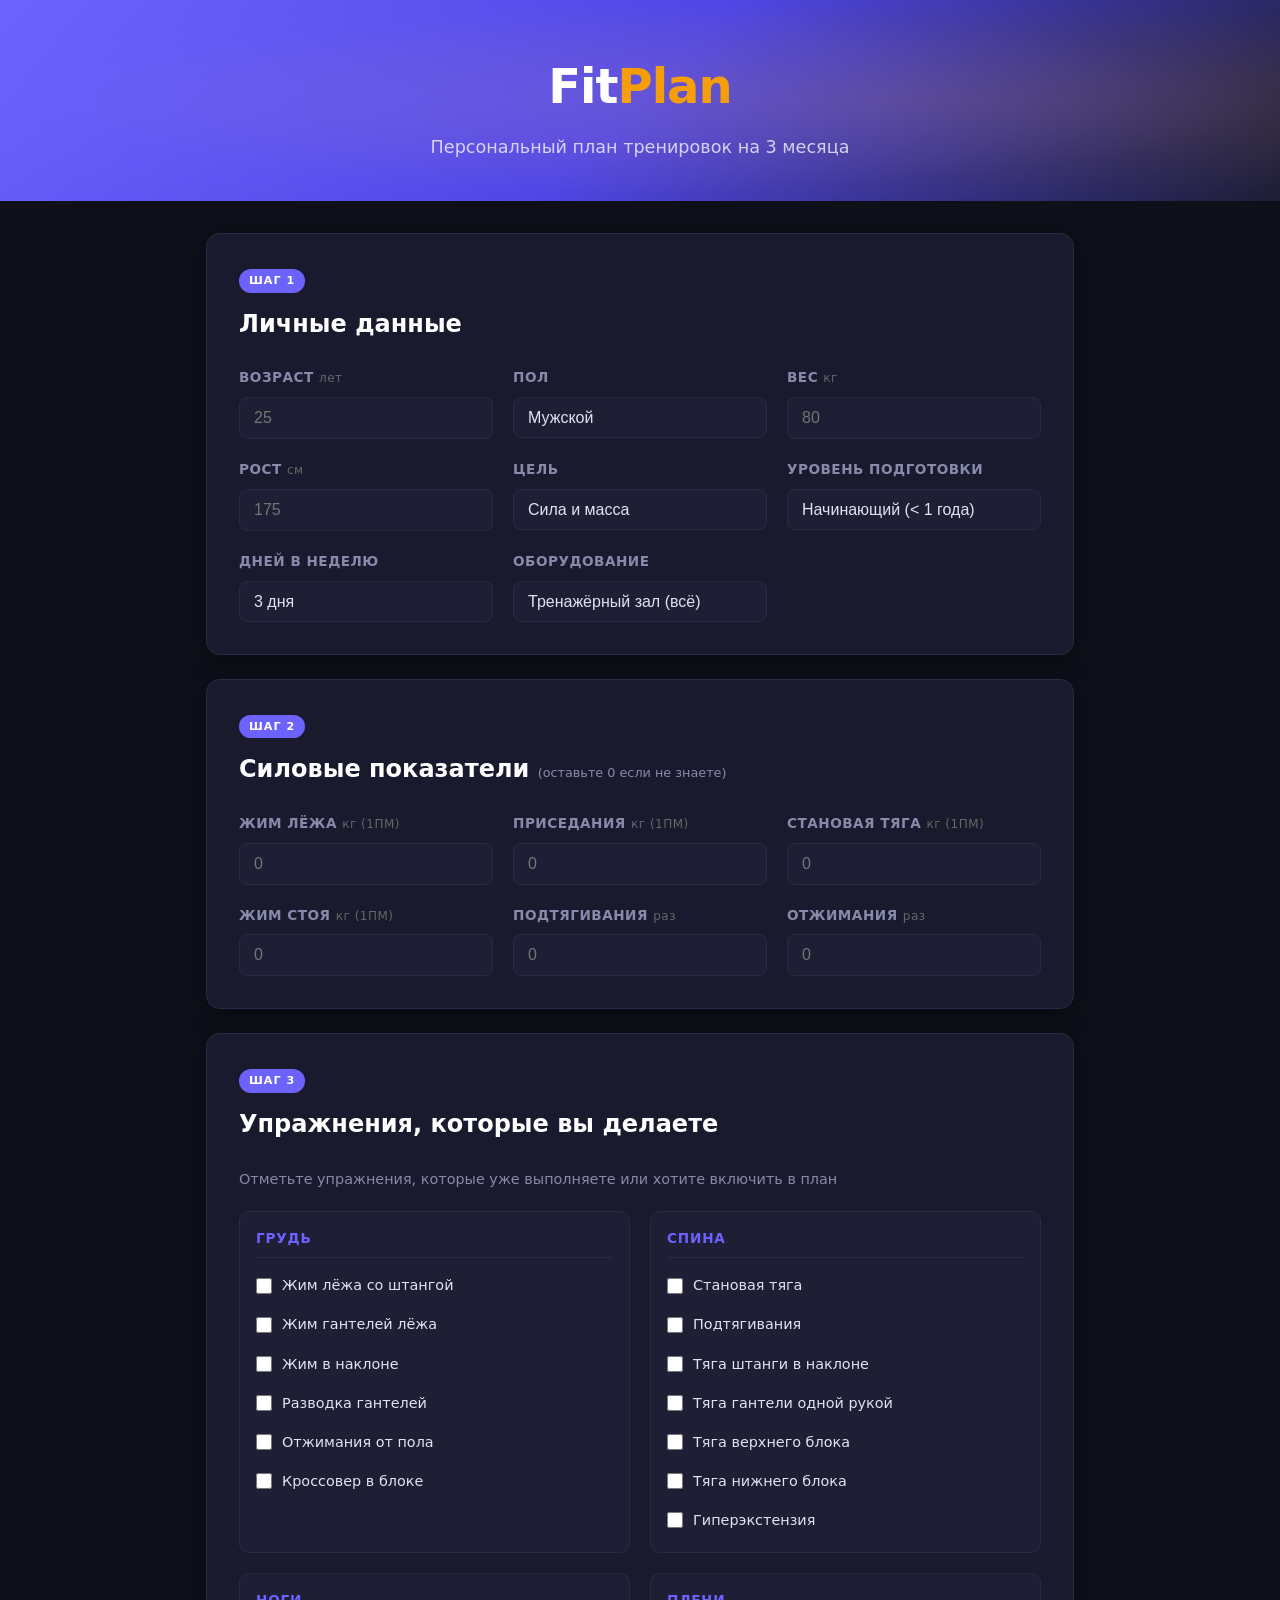
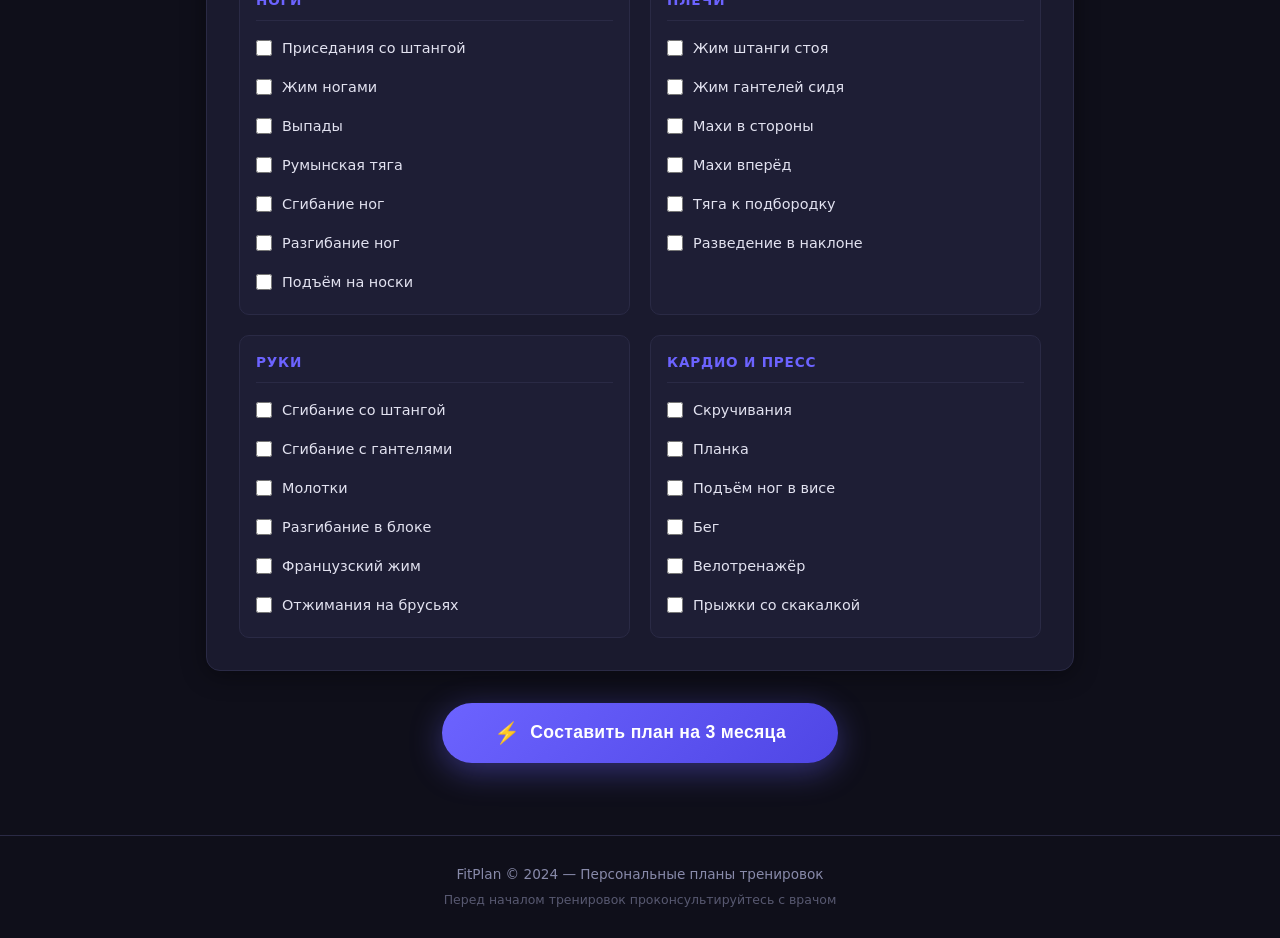
==== commit d2296498: "Add 3-month fitness training plan generator website Complete single-page app with: - Personal data f" ====
--- a/index.html
+++ b/index.html
@@ -3,495 +3,251 @@
 <head>
   <meta charset="UTF-8" />
   <meta name="viewport" content="width=device-width, initial-scale=1.0" />
-  <title>ВВЭР-1200 — Реактор нового поколения</title>
+  <title>FitPlan — Персональный план тренировок на 3 месяца</title>
   <link rel="stylesheet" href="style.css" />
 </head>
 <body>
 
   <!-- HEADER -->
-  <header class="hero">
-    <nav class="navbar">
-      <div class="logo">ВВЭР<span>-1200</span></div>
-      <ul class="nav-links">
-        <li><a href="#overview">Обзор</a></li>
-        <li><a href="#specs">Характеристики</a></li>
-        <li><a href="#safety">Безопасность</a></li>
-        <li><a href="#design">Устройство</a></li>
-        <li><a href="#projects">Проекты</a></li>
-        <li><a href="#comparison">Сравнение</a></li>
-      </ul>
-    </nav>
-
-    <div class="hero-content">
-      <div class="hero-badge">Поколение III+</div>
-      <h1>ВВЭР-1200</h1>
-      <p class="hero-subtitle">Водо-водяной энергетический реактор мощностью 1200 МВт(э) — флагман российской ядерной энергетики</p>
-      <div class="hero-stats">
-        <div class="stat">
-          <span class="stat-num">1200</span>
-          <span class="stat-label">МВт эл. мощности</span>
-        </div>
-        <div class="stat">
-          <span class="stat-num">60</span>
-          <span class="stat-label">лет проектный срок</span>
-        </div>
-        <div class="stat">
-          <span class="stat-num">92%</span>
-          <span class="stat-label">КИУМ</span>
-        </div>
-        <div class="stat">
-          <span class="stat-num">10<sup>-7</sup></span>
-          <span class="stat-label">вер. тяж. аварии/год</span>
-        </div>
-      </div>
-      <a href="#overview" class="btn-primary">Узнать больше</a>
-    </div>
-
-    <div class="hero-reactor">
-      <div class="reactor-anim">
-        <div class="reactor-vessel">
-          <div class="reactor-core">
-            <div class="core-glow"></div>
-            <div class="fuel-rods">
-              <div class="rod"></div><div class="rod"></div><div class="rod"></div>
-              <div class="rod"></div><div class="rod"></div><div class="rod"></div>
-              <div class="rod"></div><div class="rod"></div><div class="rod"></div>
-            </div>
-          </div>
-          <div class="coolant-flow left"></div>
-          <div class="coolant-flow right"></div>
-        </div>
-        <div class="reactor-label">Активная зона</div>
-      </div>
+  <header class="site-header">
+    <div class="header-inner">
+      <div class="logo">Fit<span>Plan</span></div>
+      <p class="header-tagline">Персональный план тренировок на 3 месяца</p>
     </div>
   </header>
 
-  <!-- OVERVIEW -->
-  <section id="overview" class="section">
-    <div class="container">
-      <h2 class="section-title">О реакторе</h2>
-      <div class="overview-grid">
-        <div class="overview-text">
-          <p>
-            ВВЭР-1200 (водо-водяной энергетический реактор электрической мощностью 1200 МВт) —
-            российский ядерный реактор с водой под давлением, разработанный АО «ОКБ ГИДРОПРЕСС»
-            при участии АО «НИКИЭТ» и других организаций Госкорпорации «Росатом».
-          </p>
-          <p>
-            Реактор относится к поколению III+ и является эволюционным развитием серии ВВЭР,
-            сочетая в себе как пассивные, так и активные системы безопасности.
-            Проект соответствует самым современным международным требованиям ядерной безопасности,
-            включая рекомендации МАГАТЭ и «постфукусимские» уроки.
-          </p>
-          <p>
-            Первый энергоблок с реактором ВВЭР-1200 был введён в промышленную эксплуатацию
-            на Нововоронежской АЭС-2 в феврале 2017 года.
-          </p>
-        </div>
-        <div class="overview-cards">
-          <div class="info-card">
-            <div class="card-icon">&#x269B;</div>
-            <h3>Тип реактора</h3>
-            <p>Водо-водяной корпусной реактор с водой под давлением (PWR)</p>
-          </div>
-          <div class="info-card">
-            <div class="card-icon">&#x26A1;</div>
-            <h3>Разработчик</h3>
-            <p>АО «ОКБ ГИДРОПРЕСС», г. Подольск. Проект АЭС-2006</p>
-          </div>
-          <div class="info-card">
-            <div class="card-icon">&#x1F30D;</div>
-            <h3>Применение</h3>
-            <p>Базовая генерация в составе АЭС для производства электроэнергии и тепла</p>
-          </div>
-          <div class="info-card">
-            <div class="card-icon">&#x1F4C5;</div>
-            <h3>Первый пуск</h3>
-            <p>Нововоронежская АЭС-2, энергоблок №6 — 2017 год</p>
-          </div>
-        </div>
-      </div>
+  <!-- MAIN -->
+  <main class="main-content">
+
+    <!-- STEP 1: Personal data -->
+    <section class="card" id="step-personal">
+      <div class="step-badge">Шаг 1</div>
+      <h2>Личные данные</h2>
+      <div class="form-grid">
+        <div class="field">
+          <label for="age">Возраст <span class="unit">лет</span></label>
+          <input type="number" id="age" min="14" max="80" placeholder="25" />
+        </div>
+        <div class="field">
+          <label for="gender">Пол</label>
+          <select id="gender">
+            <option value="male">Мужской</option>
+            <option value="female">Женский</option>
+          </select>
+        </div>
+        <div class="field">
+          <label for="weight">Вес <span class="unit">кг</span></label>
+          <input type="number" id="weight" min="30" max="250" placeholder="80" />
+        </div>
+        <div class="field">
+          <label for="height">Рост <span class="unit">см</span></label>
+          <input type="number" id="height" min="140" max="220" placeholder="175" />
+        </div>
+        <div class="field">
+          <label for="goal">Цель</label>
+          <select id="goal">
+            <option value="strength">Сила и масса</option>
+            <option value="weight_loss">Похудение</option>
+            <option value="endurance">Выносливость</option>
+            <option value="general">Общая физподготовка</option>
+          </select>
+        </div>
+        <div class="field">
+          <label for="level">Уровень подготовки</label>
+          <select id="level">
+            <option value="beginner">Начинающий (< 1 года)</option>
+            <option value="intermediate">Средний (1–3 года)</option>
+            <option value="advanced">Продвинутый (3+ лет)</option>
+          </select>
+        </div>
+        <div class="field">
+          <label for="days">Дней в неделю</label>
+          <select id="days">
+            <option value="3">3 дня</option>
+            <option value="4">4 дня</option>
+            <option value="5">5 дней</option>
+          </select>
+        </div>
+        <div class="field">
+          <label for="equipment">Оборудование</label>
+          <select id="equipment">
+            <option value="gym">Тренажёрный зал (всё)</option>
+            <option value="barbell">Штанга + гантели</option>
+            <option value="dumbbells">Только гантели</option>
+            <option value="bodyweight">Без оборудования</option>
+          </select>
+        </div>
+      </div>
+    </section>
+
+    <!-- STEP 2: Strength indicators -->
+    <section class="card" id="step-strength">
+      <div class="step-badge">Шаг 2</div>
+      <h2>Силовые показатели <span class="optional">(оставьте 0 если не знаете)</span></h2>
+      <div class="form-grid">
+        <div class="field">
+          <label for="bench">Жим лёжа <span class="unit">кг (1ПМ)</span></label>
+          <input type="number" id="bench" min="0" max="400" placeholder="0" />
+        </div>
+        <div class="field">
+          <label for="squat">Приседания <span class="unit">кг (1ПМ)</span></label>
+          <input type="number" id="squat" min="0" max="500" placeholder="0" />
+        </div>
+        <div class="field">
+          <label for="deadlift">Становая тяга <span class="unit">кг (1ПМ)</span></label>
+          <input type="number" id="deadlift" min="0" max="500" placeholder="0" />
+        </div>
+        <div class="field">
+          <label for="ohp">Жим стоя <span class="unit">кг (1ПМ)</span></label>
+          <input type="number" id="ohp" min="0" max="300" placeholder="0" />
+        </div>
+        <div class="field">
+          <label for="pullups">Подтягивания <span class="unit">раз</span></label>
+          <input type="number" id="pullups" min="0" max="100" placeholder="0" />
+        </div>
+        <div class="field">
+          <label for="pushups">Отжимания <span class="unit">раз</span></label>
+          <input type="number" id="pushups" min="0" max="200" placeholder="0" />
+        </div>
+      </div>
+    </section>
+
+    <!-- STEP 3: Exercises -->
+    <section class="card" id="step-exercises">
+      <div class="step-badge">Шаг 3</div>
+      <h2>Упражнения, которые вы делаете</h2>
+      <p class="section-hint">Отметьте упражнения, которые уже выполняете или хотите включить в план</p>
+
+      <div class="exercise-groups">
+
+        <div class="ex-group">
+          <h3>Грудь</h3>
+          <div class="ex-list">
+            <label class="ex-check"><input type="checkbox" value="Жим лёжа со штангой"> Жим лёжа со штангой</label>
+            <label class="ex-check"><input type="checkbox" value="Жим гантелей лёжа"> Жим гантелей лёжа</label>
+            <label class="ex-check"><input type="checkbox" value="Жим в наклоне"> Жим в наклоне</label>
+            <label class="ex-check"><input type="checkbox" value="Разводка гантелей"> Разводка гантелей</label>
+            <label class="ex-check"><input type="checkbox" value="Отжимания от пола"> Отжимания от пола</label>
+            <label class="ex-check"><input type="checkbox" value="Кроссовер в блоке"> Кроссовер в блоке</label>
+          </div>
+        </div>
+
+        <div class="ex-group">
+          <h3>Спина</h3>
+          <div class="ex-list">
+            <label class="ex-check"><input type="checkbox" value="Становая тяга"> Становая тяга</label>
+            <label class="ex-check"><input type="checkbox" value="Подтягивания"> Подтягивания</label>
+            <label class="ex-check"><input type="checkbox" value="Тяга штанги в наклоне"> Тяга штанги в наклоне</label>
+            <label class="ex-check"><input type="checkbox" value="Тяга гантели одной рукой"> Тяга гантели одной рукой</label>
+            <label class="ex-check"><input type="checkbox" value="Тяга верхнего блока"> Тяга верхнего блока</label>
+            <label class="ex-check"><input type="checkbox" value="Тяга нижнего блока"> Тяга нижнего блока</label>
+            <label class="ex-check"><input type="checkbox" value="Гиперэкстензия"> Гиперэкстензия</label>
+          </div>
+        </div>
+
+        <div class="ex-group">
+          <h3>Ноги</h3>
+          <div class="ex-list">
+            <label class="ex-check"><input type="checkbox" value="Приседания со штангой"> Приседания со штангой</label>
+            <label class="ex-check"><input type="checkbox" value="Жим ногами"> Жим ногами</label>
+            <label class="ex-check"><input type="checkbox" value="Выпады"> Выпады</label>
+            <label class="ex-check"><input type="checkbox" value="Румынская тяга"> Румынская тяга</label>
+            <label class="ex-check"><input type="checkbox" value="Сгибание ног в тренажёре"> Сгибание ног</label>
+            <label class="ex-check"><input type="checkbox" value="Разгибание ног в тренажёре"> Разгибание ног</label>
+            <label class="ex-check"><input type="checkbox" value="Подъём на носки"> Подъём на носки</label>
+          </div>
+        </div>
+
+        <div class="ex-group">
+          <h3>Плечи</h3>
+          <div class="ex-list">
+            <label class="ex-check"><input type="checkbox" value="Жим штанги стоя"> Жим штанги стоя</label>
+            <label class="ex-check"><input type="checkbox" value="Жим гантелей сидя"> Жим гантелей сидя</label>
+            <label class="ex-check"><input type="checkbox" value="Махи гантелями в стороны"> Махи в стороны</label>
+            <label class="ex-check"><input type="checkbox" value="Махи гантелями вперёд"> Махи вперёд</label>
+            <label class="ex-check"><input type="checkbox" value="Тяга штанги к подбородку"> Тяга к подбородку</label>
+            <label class="ex-check"><input type="checkbox" value="Разведение гантелей в наклоне"> Разведение в наклоне</label>
+          </div>
+        </div>
+
+        <div class="ex-group">
+          <h3>Руки</h3>
+          <div class="ex-list">
+            <label class="ex-check"><input type="checkbox" value="Сгибание со штангой на бицепс"> Сгибание со штангой</label>
+            <label class="ex-check"><input type="checkbox" value="Сгибание с гантелями на бицепс"> Сгибание с гантелями</label>
+            <label class="ex-check"><input type="checkbox" value="Молотки"> Молотки</label>
+            <label class="ex-check"><input type="checkbox" value="Разгибание на трицепс в блоке"> Разгибание в блоке</label>
+            <label class="ex-check"><input type="checkbox" value="Французский жим"> Французский жим</label>
+            <label class="ex-check"><input type="checkbox" value="Отжимания на брусьях"> Отжимания на брусьях</label>
+          </div>
+        </div>
+
+        <div class="ex-group">
+          <h3>Кардио и пресс</h3>
+          <div class="ex-list">
+            <label class="ex-check"><input type="checkbox" value="Скручивания"> Скручивания</label>
+            <label class="ex-check"><input type="checkbox" value="Планка"> Планка</label>
+            <label class="ex-check"><input type="checkbox" value="Подъём ног в висе"> Подъём ног в висе</label>
+            <label class="ex-check"><input type="checkbox" value="Бег"> Бег</label>
+            <label class="ex-check"><input type="checkbox" value="Велотренажёр"> Велотренажёр</label>
+            <label class="ex-check"><input type="checkbox" value="Прыжки со скакалкой"> Прыжки со скакалкой</label>
+          </div>
+        </div>
+
+      </div>
+    </section>
+
+    <!-- Generate button -->
+    <div class="generate-wrap">
+      <button class="btn-generate" id="generateBtn">
+        <span class="btn-icon">⚡</span>
+        Составить план на 3 месяца
+      </button>
     </div>
-  </section>
-
-  <!-- SPECS -->
-  <section id="specs" class="section section-dark">
-    <div class="container">
-      <h2 class="section-title light">Технические характеристики</h2>
-      <div class="specs-grid">
-        <div class="spec-category">
-          <h3>Тепловые параметры</h3>
-          <table class="spec-table">
-            <tr><td>Тепловая мощность</td><td>3212 МВт(т)</td></tr>
-            <tr><td>Электрическая мощность</td><td>1200 МВт(э)</td></tr>
-            <tr><td>КПД нетто</td><td>~37,4%</td></tr>
-            <tr><td>Температура теплоносителя (вход)</td><td>298 °C</td></tr>
-            <tr><td>Температура теплоносителя (выход)</td><td>328 °C</td></tr>
-            <tr><td>Давление теплоносителя 1 контура</td><td>16,2 МПа</td></tr>
-          </table>
-        </div>
-        <div class="spec-category">
-          <h3>Конструкция активной зоны</h3>
-          <table class="spec-table">
-            <tr><td>Тип топлива</td><td>UO₂ (диоксид урана)</td></tr>
-            <tr><td>Обогащение топлива</td><td>до 4,95%</td></tr>
-            <tr><td>Число ТВС</td><td>163</td></tr>
-            <tr><td>Высота активной зоны</td><td>3,73 м</td></tr>
-            <tr><td>Диаметр активной зоны</td><td>3,16 м</td></tr>
-            <tr><td>Топливный цикл</td><td>18–24 месяца</td></tr>
-          </table>
-        </div>
-        <div class="spec-category">
-          <h3>Корпус реактора</h3>
-          <table class="spec-table">
-            <tr><td>Высота корпуса</td><td>~13,5 м</td></tr>
-            <tr><td>Внутренний диаметр</td><td>4,15 м</td></tr>
-            <tr><td>Толщина стенки</td><td>200 мм</td></tr>
-            <tr><td>Материал</td><td>Сталь 15Х2НМФА</td></tr>
-            <tr><td>Масса</td><td>~330 т</td></tr>
-            <tr><td>Срок службы</td><td>60 лет (с учётом замены)</td></tr>
-          </table>
-        </div>
-        <div class="spec-category">
-          <h3>Контуры охлаждения</h3>
-          <table class="spec-table">
-            <tr><td>Число петель первого контура</td><td>4</td></tr>
-            <tr><td>Паровые генераторы</td><td>4 × ПГВ-1000МКП</td></tr>
-            <tr><td>ГЦН</td><td>4 × ГЦН-1391</td></tr>
-            <tr><td>Давление пара 2 контура</td><td>7,0 МПа</td></tr>
-            <tr><td>Температура пара</td><td>290 °C</td></tr>
-            <tr><td>Расход теплоносителя</td><td>86 000 т/ч</td></tr>
-          </table>
-        </div>
-      </div>
-    </div>
-  </section>
-
-  <!-- SAFETY -->
-  <section id="safety" class="section">
-    <div class="container">
-      <h2 class="section-title">Системы безопасности</h2>
-      <p class="section-desc">
-        ВВЭР-1200 реализует концепцию «глубокоэшелонированной защиты» с четырьмя независимыми
-        барьерами безопасности и сочетает активные и пассивные системы.
-      </p>
-
-      <div class="barriers">
-        <div class="barrier">
-          <div class="barrier-num">1</div>
-          <h3>Топливная матрица</h3>
-          <p>Топливные таблетки UO₂ удерживают более 98% продуктов деления</p>
-        </div>
-        <div class="barrier-arrow">&#8594;</div>
-        <div class="barrier">
-          <div class="barrier-num">2</div>
-          <h3>Оболочка ТВЭЛа</h3>
-          <p>Циркониевая оболочка толщиной ~0,57 мм из сплава Э-110</p>
-        </div>
-        <div class="barrier-arrow">&#8594;</div>
-        <div class="barrier">
-          <div class="barrier-num">3</div>
-          <h3>Корпус реактора</h3>
-          <p>Стальной корпус с давлением 16,2 МПа и прочные трубопроводы 1-го контура</p>
-        </div>
-        <div class="barrier-arrow">&#8594;</div>
-        <div class="barrier">
-          <div class="barrier-num">4</div>
-          <h3>Защитная оболочка</h3>
-          <p>Двойная защитная оболочка (контайнмент): внутренняя — предварительно напряжённый ЖБ, наружная — ЖБ от внешних воздействий</p>
-        </div>
-      </div>
-
-      <div class="safety-systems">
-        <div class="safety-card passive">
-          <div class="safety-badge">Пассивные</div>
-          <h3>Пассивные системы безопасности</h3>
-          <ul>
-            <li>Система пассивного отвода тепла (СПОТ) — работает без электричества 72+ часов</li>
-            <li>Гидроаккумуляторы 1-й и 2-й ступени САОЗ</li>
-            <li>Пассивная система подачи воды высокого давления</li>
-            <li>Ловушка расплава активной зоны («ловушка кориума»)</li>
-            <li>Система пассивного управления водородом</li>
-          </ul>
-        </div>
-        <div class="safety-card active">
-          <div class="safety-badge">Активные</div>
-          <h3>Активные системы безопасности</h3>
-          <ul>
-            <li>Четыре независимых канала аварийного охлаждения активной зоны (САОЗ)</li>
-            <li>Система аварийного питания паровых генераторов</li>
-            <li>Быстродействующая система аварийной защиты (АЗ)</li>
-            <li>Четыре независимых дизельных генератора</li>
-            <li>Система управления авариями с полным обесточиванием</li>
-          </ul>
-        </div>
-      </div>
-
-      <div class="corium-trap">
-        <div class="trap-visual">
-          <div class="trap-shape">
-            <div class="trap-inner">
-              <span>Ловушка<br/>кориума</span>
-            </div>
-          </div>
-        </div>
-        <div class="trap-text">
-          <h3>Ловушка расплава активной зоны</h3>
-          <p>
-            Уникальная для проекта АЭС-2006 система — ловушка расплава (кориума) —
-            расположена под корпусом реактора и предназначена для локализации расплавленного
-            топлива при гипотетической тяжёлой аварии с расплавлением активной зоны.
-          </p>
-          <p>
-            Конструкция обеспечивает охлаждение расплава и предотвращает
-            его выход за пределы шахты реактора. Масса ловушки — около 900 т.
-            Это исключает выброс радиоактивных веществ даже при наихудшем сценарии аварии.
-          </p>
-        </div>
-      </div>
-    </div>
-  </section>
-
-  <!-- DESIGN -->
-  <section id="design" class="section section-dark">
-    <div class="container">
-      <h2 class="section-title light">Устройство и принцип работы</h2>
-      <div class="design-layout">
-        <div class="design-diagram">
-          <div class="circuit-diagram">
-            <!-- First loop -->
-            <div class="loop loop1">
-              <div class="component reactor-box">
-                <span>Реактор</span>
-                <div class="heat-icon">&#9762;</div>
-              </div>
-              <div class="pipe-h top"></div>
-              <div class="component sg-box">
-                <span>Паро-генератор</span>
-              </div>
-              <div class="pipe-h bottom"></div>
-              <div class="component pump-box">
-                <span>ГЦН</span>
-              </div>
-              <div class="loop-label">1-й контур (вода 16 МПа)</div>
-            </div>
-            <!-- Second loop -->
-            <div class="loop loop2">
-              <div class="component turbine-box">
-                <span>Турбина</span>
-                <div class="spin-icon">&#9881;</div>
-              </div>
-              <div class="component gen-box">
-                <span>Генератор</span>
-                <div class="bolt-icon">&#9889;</div>
-              </div>
-              <div class="component cond-box">
-                <span>Конденсатор</span>
-              </div>
-              <div class="loop-label">2-й контур (пар 7 МПа)</div>
-            </div>
-            <div class="arrow-flow">&#8595; 1200 МВт в сеть</div>
-          </div>
-        </div>
-        <div class="design-steps">
-          <div class="step">
-            <div class="step-num">01</div>
-            <div class="step-text">
-              <h4>Деление ядер урана</h4>
-              <p>В активной зоне происходит цепная ядерная реакция деления U-235. Выделяется тепловая энергия — 3212 МВт.</p>
-            </div>
-          </div>
-          <div class="step">
-            <div class="step-num">02</div>
-            <div class="step-text">
-              <h4>Теплоноситель 1-го контура</h4>
-              <p>Вода под давлением 16,2 МПа (не кипит!) нагревается до 328 °C и циркулирует через 4 парогенератора с помощью ГЦН.</p>
-            </div>
-          </div>
-          <div class="step">
-            <div class="step-num">03</div>
-            <div class="step-text">
-              <h4>Паровые генераторы</h4>
-              <p>В парогенераторах тепло передаётся во 2-й контур. Формируется пар давлением 7,0 МПа при температуре ~290 °C.</p>
-            </div>
-          </div>
-          <div class="step">
-            <div class="step-num">04</div>
-            <div class="step-text">
-              <h4>Турбогенератор</h4>
-              <p>Пар вращает паровую турбину, соединённую с генератором. Вырабатывается ~1200 МВт электроэнергии.</p>
-            </div>
-          </div>
-          <div class="step">
-            <div class="step-num">05</div>
-            <div class="step-text">
-              <h4>Конденсатор и возврат</h4>
-              <p>Отработанный пар конденсируется в конденсаторе, вода подаётся обратно в парогенераторы.</p>
-            </div>
-          </div>
-        </div>
-      </div>
-    </div>
-  </section>
-
-  <!-- PROJECTS -->
-  <section id="projects" class="section">
-    <div class="container">
-      <h2 class="section-title">АЭС с реакторами ВВЭР-1200</h2>
-      <div class="projects-grid">
-
-        <div class="project-card operating">
-          <div class="project-status">В работе</div>
-          <div class="project-country">&#127479;&#127482; Россия</div>
-          <h3>Нововоронежская АЭС-2</h3>
-          <p>Энергоблоки №6 и №7. Первый в мире энергоблок с ВВЭР-1200 введён в эксплуатацию в 2017 году.</p>
-          <div class="project-power">2 × 1200 МВт(э)</div>
-        </div>
-
-        <div class="project-card operating">
-          <div class="project-status">В работе</div>
-          <div class="project-country">&#127479;&#127482; Россия</div>
-          <h3>Ленинградская АЭС-2</h3>
-          <p>Энергоблоки №1 и №2 (ЛАЭС-2). Введены в эксплуатацию в 2021 и 2023 годах.</p>
-          <div class="project-power">2 × 1200 МВт(э)</div>
-        </div>
-
-        <div class="project-card operating">
-          <div class="project-status">В работе</div>
-          <div class="project-country">&#127463;&#127468; Беларусь</div>
-          <h3>Белорусская АЭС</h3>
-          <p>г. Островец. Первый энергоблок введён в 2020 году, второй — в 2023 году. Первая АЭС в Беларуси.</p>
-          <div class="project-power">2 × 1200 МВт(э)</div>
-        </div>
-
-        <div class="project-card construction">
-          <div class="project-status">Строительство</div>
-          <div class="project-country">&#127481;&#127479; Турция</div>
-          <h3>АЭС «Аккую»</h3>
-          <p>Мерсин. Строятся 4 энергоблока. Первый планируется к пуску в 2025–2026 гг. Проект по модели BOO.</p>
-          <div class="project-power">4 × 1200 МВт(э)</div>
-        </div>
-
-        <div class="project-card construction">
-          <div class="project-status">Строительство</div>
-          <div class="project-country">&#127463;&#127465; Бангладеш</div>
-          <h3>АЭС «Руппур»</h3>
-          <p>2 энергоблока ВВЭР-1200. Первый энергоблок — готовность ~90%. Запуск ожидается в 2024–2025 гг.</p>
-          <div class="project-power">2 × 1200 МВт(э)</div>
-        </div>
-
-        <div class="project-card construction">
-          <div class="project-status">Планирование</div>
-          <div class="project-country">&#127466;&#127468; Египет</div>
-          <h3>АЭС «Эль-Дабаа»</h3>
-          <p>4 энергоблока ВВЭР-1200. Строительство началось в 2022 году. Первый блок запланирован на 2028 год.</p>
-          <div class="project-power">4 × 1200 МВт(э)</div>
-        </div>
-
-      </div>
-    </div>
-  </section>
-
-  <!-- COMPARISON -->
-  <section id="comparison" class="section section-dark">
-    <div class="container">
-      <h2 class="section-title light">Сравнение поколений ВВЭР</h2>
-      <div class="table-wrapper">
-        <table class="compare-table">
-          <thead>
-            <tr>
-              <th>Параметр</th>
-              <th>ВВЭР-440</th>
-              <th>ВВЭР-1000</th>
-              <th class="highlight-col">ВВЭР-1200</th>
-            </tr>
-          </thead>
-          <tbody>
-            <tr>
-              <td>Поколение</td>
-              <td>II</td>
-              <td>II+/III</td>
-              <td class="highlight-col">III+</td>
-            </tr>
-            <tr>
-              <td>Тепловая мощность</td>
-              <td>1375 МВт(т)</td>
-              <td>3000 МВт(т)</td>
-              <td class="highlight-col">3212 МВт(т)</td>
-            </tr>
-            <tr>
-              <td>Электрическая мощность</td>
-              <td>440 МВт(э)</td>
-              <td>1000 МВт(э)</td>
-              <td class="highlight-col">1200 МВт(э)</td>
-            </tr>
-            <tr>
-              <td>КПД</td>
-              <td>~32%</td>
-              <td>~33%</td>
-              <td class="highlight-col">~37,4%</td>
-            </tr>
-            <tr>
-              <td>Срок службы</td>
-              <td>30 лет</td>
-              <td>40 лет</td>
-              <td class="highlight-col">60 лет</td>
-            </tr>
-            <tr>
-              <td>КИУМ</td>
-              <td>~70%</td>
-              <td>~80%</td>
-              <td class="highlight-col">~92%</td>
-            </tr>
-            <tr>
-              <td>Пассивные системы безопасности</td>
-              <td>Нет</td>
-              <td>Частично</td>
-              <td class="highlight-col">Да (СПОТ, САОЗ)</td>
-            </tr>
-            <tr>
-              <td>Ловушка кориума</td>
-              <td>Нет</td>
-              <td>Нет</td>
-              <td class="highlight-col">Есть</td>
-            </tr>
-            <tr>
-              <td>Двойной контайнмент</td>
-              <td>Нет</td>
-              <td>Частично</td>
-              <td class="highlight-col">Да</td>
-            </tr>
-            <tr>
-              <td>Вероятность тяжёлой аварии (г/р)</td>
-              <td>~10⁻⁵</td>
-              <td>~10⁻⁵</td>
-              <td class="highlight-col">&lt;10⁻⁷</td>
-            </tr>
-          </tbody>
-        </table>
-      </div>
-    </div>
-  </section>
-
-  <!-- FOOTER -->
-  <footer class="footer">
-    <div class="container">
-      <div class="footer-content">
-        <div class="footer-logo">ВВЭР<span>-1200</span></div>
-        <div class="footer-info">
-          <p>Информационный сайт о реакторе ВВЭР-1200</p>
-          <p>Данные приведены на основе открытых технических источников и публикаций Росатома</p>
-        </div>
-        <div class="footer-links">
-          <a href="https://rosatom.ru" target="_blank" rel="noopener">Росатом</a>
-          <a href="https://www.iaea.org" target="_blank" rel="noopener">МАГАТЭ</a>
-          <a href="http://www.gidropress.podolsk.ru" target="_blank" rel="noopener">ОКБ ГИДРОПРЕСС</a>
-        </div>
-      </div>
-      <div class="footer-bottom">
-        <p>&copy; 2024 ВВЭР-1200. Образовательный ресурс.</p>
-      </div>
-    </div>
+
+    <!-- RESULT -->
+    <section class="result-section hidden" id="resultSection">
+      <div class="result-header">
+        <h2 id="resultTitle">Ваш персональный план</h2>
+        <div class="result-meta" id="resultMeta"></div>
+      </div>
+
+      <!-- BMI / stats -->
+      <div class="stats-row" id="statsRow"></div>
+
+      <!-- Phase tabs -->
+      <div class="phase-tabs">
+        <button class="phase-tab active" data-phase="1">Месяц 1<br/><small>Адаптация</small></button>
+        <button class="phase-tab" data-phase="2">Месяц 2<br/><small>Прогрессия</small></button>
+        <button class="phase-tab" data-phase="3">Месяц 3<br/><small>Пик / Финиш</small></button>
+      </div>
+
+      <div class="phase-content" id="phaseContent"></div>
+
+      <!-- Weekly schedule -->
+      <div class="schedule-section">
+        <h3>Недельное расписание</h3>
+        <div class="schedule-grid" id="scheduleGrid"></div>
+      </div>
+
+      <!-- Recommendations -->
+      <div class="reco-section">
+        <h3>Рекомендации</h3>
+        <div class="reco-grid" id="recoGrid"></div>
+      </div>
+
+      <!-- Print button -->
+      <div class="print-wrap">
+        <button class="btn-print" onclick="window.print()">🖨 Распечатать план</button>
+        <button class="btn-reset" id="resetBtn">Составить новый план</button>
+      </div>
+    </section>
+
+  </main>
+
+  <footer class="site-footer">
+    <p>FitPlan &copy; 2024 — Персональные планы тренировок</p>
+    <p class="footer-note">Перед началом тренировок проконсультируйтесь с врачом</p>
   </footer>
 
   <script src="script.js"></script>
--- a/style.css
+++ b/style.css
@@ -2,860 +2,651 @@
 *, *::before, *::after { box-sizing: border-box; margin: 0; padding: 0; }
 
 :root {
-  --blue-dark:  #0a1628;
-  --blue-mid:   #0d2547;
-  --blue:       #1a3a6b;
-  --accent:     #00a8e8;
-  --accent2:    #00d4aa;
-  --glow:       #00cfff;
-  --text:       #e8eef7;
-  --text-muted: #8aa3c0;
-  --white:      #ffffff;
-  --red:        #ff4a4a;
-  --orange:     #ff8c00;
-  --green:      #00c47a;
-  --yellow:     #ffd700;
+  --primary: #6c63ff;
+  --primary-dark: #4f46e5;
+  --accent: #f59e0b;
+  --green: #10b981;
+  --red: #ef4444;
+  --bg: #0f0f1a;
+  --bg2: #16162a;
+  --bg3: #1e1e35;
+  --card: #1a1a2e;
+  --border: #2a2a45;
+  --text: #e2e2f0;
+  --text-muted: #888aaa;
+  --radius: 14px;
+  --shadow: 0 4px 24px rgba(0,0,0,0.4);
 }
 
 html { scroll-behavior: smooth; }
 
 body {
-  font-family: 'Segoe UI', system-ui, sans-serif;
-  background: var(--blue-dark);
+  font-family: 'Segoe UI', system-ui, -apple-system, sans-serif;
+  background: var(--bg);
   color: var(--text);
   line-height: 1.6;
-  overflow-x: hidden;
-}
-
-a { color: var(--accent); text-decoration: none; }
-a:hover { color: var(--accent2); }
-
-/* ===== NAVBAR ===== */
-.navbar {
-  display: flex;
-  justify-content: space-between;
-  align-items: center;
-  padding: 1.2rem 3rem;
-  position: sticky;
-  top: 0;
-  z-index: 100;
-  background: rgba(10, 22, 40, 0.92);
-  backdrop-filter: blur(10px);
-  border-bottom: 1px solid rgba(0, 168, 232, 0.2);
-}
-
-.logo {
-  font-size: 1.6rem;
-  font-weight: 800;
-  letter-spacing: 1px;
-  color: var(--white);
-}
-.logo span { color: var(--accent); }
-
-.nav-links {
-  display: flex;
-  gap: 2rem;
-  list-style: none;
-}
-
-.nav-links a {
-  color: var(--text-muted);
-  font-size: 0.9rem;
-  font-weight: 500;
-  text-transform: uppercase;
-  letter-spacing: 0.5px;
-  transition: color 0.2s;
-}
-.nav-links a:hover { color: var(--accent); }
-
-/* ===== HERO ===== */
-.hero {
   min-height: 100vh;
-  background: radial-gradient(ellipse at 30% 50%, #0d2547 0%, #0a1628 60%),
-              linear-gradient(135deg, #0a1628 0%, #0d2547 100%);
-  display: grid;
-  grid-template-rows: auto 1fr;
+}
+
+/* ===== HEADER ===== */
+.site-header {
+  background: linear-gradient(135deg, #6c63ff 0%, #4f46e5 50%, #1e1e35 100%);
+  padding: 48px 24px 40px;
+  text-align: center;
   position: relative;
   overflow: hidden;
 }
 
-.hero::before {
+.site-header::before {
   content: '';
   position: absolute;
   inset: 0;
-  background:
-    radial-gradient(circle at 70% 50%, rgba(0, 168, 232, 0.08) 0%, transparent 60%),
-    repeating-linear-gradient(0deg, transparent, transparent 60px, rgba(0,168,232,0.03) 60px, rgba(0,168,232,0.03) 61px),
-    repeating-linear-gradient(90deg, transparent, transparent 60px, rgba(0,168,232,0.03) 60px, rgba(0,168,232,0.03) 61px);
-  pointer-events: none;
-}
-
-.hero-content {
+  background: radial-gradient(ellipse at 30% 50%, rgba(108,99,255,0.3) 0%, transparent 70%),
+              radial-gradient(ellipse at 70% 50%, rgba(245,158,11,0.15) 0%, transparent 70%);
+}
+
+.header-inner { position: relative; z-index: 1; }
+
+.logo {
+  font-size: 3rem;
+  font-weight: 900;
+  letter-spacing: -1px;
+  color: #fff;
+}
+.logo span { color: var(--accent); }
+
+.header-tagline {
+  margin-top: 8px;
+  font-size: 1.1rem;
+  color: rgba(255,255,255,0.75);
+  font-weight: 300;
+}
+
+/* ===== MAIN ===== */
+.main-content {
+  max-width: 900px;
+  margin: 0 auto;
+  padding: 32px 16px 64px;
   display: flex;
   flex-direction: column;
-  justify-content: center;
-  padding: 4rem 3rem 4rem 3rem;
-  max-width: 650px;
-  z-index: 1;
-}
-
-.hero-badge {
+  gap: 24px;
+}
+
+/* ===== CARD ===== */
+.card {
+  background: var(--card);
+  border: 1px solid var(--border);
+  border-radius: var(--radius);
+  padding: 32px;
+  box-shadow: var(--shadow);
+  position: relative;
+}
+
+.step-badge {
   display: inline-block;
-  background: rgba(0, 168, 232, 0.15);
-  border: 1px solid var(--accent);
-  color: var(--accent);
-  font-size: 0.75rem;
+  background: var(--primary);
+  color: #fff;
+  font-size: 0.7rem;
   font-weight: 700;
   text-transform: uppercase;
-  letter-spacing: 2px;
-  padding: 0.3rem 1rem;
+  letter-spacing: 1px;
+  padding: 3px 10px;
   border-radius: 20px;
-  margin-bottom: 1.5rem;
-  width: fit-content;
-}
-
-.hero h1 {
-  font-size: clamp(4rem, 10vw, 7rem);
-  font-weight: 900;
-  line-height: 1;
-  color: var(--white);
-  text-shadow: 0 0 60px rgba(0, 168, 232, 0.4);
-  margin-bottom: 1rem;
-}
-
-.hero-subtitle {
-  font-size: 1.1rem;
-  color: var(--text-muted);
-  max-width: 500px;
-  margin-bottom: 2.5rem;
-}
-
-.hero-stats {
-  display: flex;
-  gap: 2.5rem;
-  margin-bottom: 2.5rem;
-  flex-wrap: wrap;
-}
-
-.stat { display: flex; flex-direction: column; }
-
-.stat-num {
-  font-size: 2.2rem;
-  font-weight: 800;
-  color: var(--accent);
-  line-height: 1;
-}
-.stat-num sup { font-size: 1rem; }
-
-.stat-label {
-  font-size: 0.75rem;
+  margin-bottom: 12px;
+}
+
+.card h2 {
+  font-size: 1.5rem;
+  font-weight: 700;
+  margin-bottom: 24px;
+  color: #fff;
+}
+
+.optional {
+  font-size: 0.8rem;
+  color: var(--text-muted);
+  font-weight: 400;
+}
+
+.section-hint {
+  color: var(--text-muted);
+  font-size: 0.9rem;
+  margin-bottom: 20px;
+}
+
+/* ===== FORM ===== */
+.form-grid {
+  display: grid;
+  grid-template-columns: repeat(auto-fill, minmax(200px, 1fr));
+  gap: 20px;
+}
+
+.field {
+  display: flex;
+  flex-direction: column;
+  gap: 8px;
+}
+
+.field label {
+  font-size: 0.85rem;
+  font-weight: 600;
   color: var(--text-muted);
   text-transform: uppercase;
   letter-spacing: 0.5px;
-  margin-top: 0.2rem;
-}
-
-.btn-primary {
-  display: inline-block;
-  background: var(--accent);
-  color: var(--blue-dark);
-  font-weight: 700;
+}
+
+.unit {
+  font-weight: 400;
+  color: #666;
+  font-size: 0.75rem;
+  text-transform: none;
+}
+
+.field input,
+.field select {
+  background: var(--bg3);
+  border: 1px solid var(--border);
+  border-radius: 8px;
+  padding: 11px 14px;
+  color: var(--text);
+  font-size: 1rem;
+  transition: border-color 0.2s, box-shadow 0.2s;
+  outline: none;
+  -webkit-appearance: none;
+}
+
+.field input:focus,
+.field select:focus {
+  border-color: var(--primary);
+  box-shadow: 0 0 0 3px rgba(108,99,255,0.2);
+}
+
+.field select option { background: var(--bg3); }
+
+/* ===== EXERCISES ===== */
+.exercise-groups {
+  display: grid;
+  grid-template-columns: repeat(auto-fill, minmax(260px, 1fr));
+  gap: 20px;
+}
+
+.ex-group {
+  background: var(--bg3);
+  border: 1px solid var(--border);
+  border-radius: 10px;
+  padding: 16px;
+}
+
+.ex-group h3 {
+  font-size: 0.85rem;
+  font-weight: 700;
+  text-transform: uppercase;
+  letter-spacing: 0.8px;
+  color: var(--primary);
+  margin-bottom: 12px;
+  padding-bottom: 8px;
+  border-bottom: 1px solid var(--border);
+}
+
+.ex-list {
+  display: flex;
+  flex-direction: column;
+  gap: 8px;
+}
+
+.ex-check {
+  display: flex;
+  align-items: center;
+  gap: 10px;
   font-size: 0.9rem;
-  text-transform: uppercase;
-  letter-spacing: 1px;
-  padding: 0.85rem 2rem;
-  border-radius: 4px;
-  width: fit-content;
-  transition: background 0.2s, transform 0.2s, box-shadow 0.2s;
-  box-shadow: 0 0 20px rgba(0, 168, 232, 0.4);
-}
-.btn-primary:hover {
-  background: var(--accent2);
-  color: var(--blue-dark);
+  cursor: pointer;
+  padding: 4px 0;
+  transition: color 0.2s;
+}
+
+.ex-check:hover { color: var(--primary); }
+
+.ex-check input[type="checkbox"] {
+  width: 16px;
+  height: 16px;
+  accent-color: var(--primary);
+  cursor: pointer;
+  flex-shrink: 0;
+}
+
+/* ===== GENERATE BUTTON ===== */
+.generate-wrap {
+  display: flex;
+  justify-content: center;
+  padding: 8px 0;
+}
+
+.btn-generate {
+  background: linear-gradient(135deg, var(--primary), var(--primary-dark));
+  color: #fff;
+  border: none;
+  border-radius: 50px;
+  padding: 18px 52px;
+  font-size: 1.1rem;
+  font-weight: 700;
+  cursor: pointer;
+  display: flex;
+  align-items: center;
+  gap: 10px;
+  transition: transform 0.2s, box-shadow 0.2s;
+  box-shadow: 0 8px 32px rgba(108,99,255,0.4);
+  letter-spacing: 0.3px;
+}
+
+.btn-generate:hover {
   transform: translateY(-2px);
-  box-shadow: 0 0 30px rgba(0, 212, 170, 0.5);
-}
-
-/* ===== REACTOR ANIMATION ===== */
-.hero-reactor {
-  position: absolute;
-  right: 5%;
-  top: 50%;
-  transform: translateY(-50%);
-  z-index: 1;
-}
-
-.reactor-anim {
-  display: flex;
-  flex-direction: column;
-  align-items: center;
-  gap: 1rem;
-}
-
-.reactor-vessel {
-  width: 200px;
-  height: 340px;
-  background: linear-gradient(180deg, #1a3a6b 0%, #0d2547 100%);
-  border: 2px solid rgba(0, 168, 232, 0.5);
-  border-radius: 100px 100px 60px 60px;
-  position: relative;
-  display: flex;
-  align-items: center;
-  justify-content: center;
-  box-shadow: 0 0 60px rgba(0, 168, 232, 0.3), inset 0 0 40px rgba(0,0,0,0.5);
-}
-
-.reactor-core {
-  width: 120px;
-  height: 180px;
-  background: linear-gradient(180deg, rgba(0,207,255,0.1) 0%, rgba(0,207,255,0.05) 100%);
-  border: 1px solid rgba(0, 207, 255, 0.3);
-  border-radius: 8px;
-  position: relative;
-  display: flex;
-  align-items: center;
-  justify-content: center;
-  overflow: hidden;
-}
-
-.core-glow {
-  position: absolute;
-  width: 80px;
-  height: 80px;
-  background: radial-gradient(circle, rgba(0, 207, 255, 0.6) 0%, transparent 70%);
-  border-radius: 50%;
-  animation: pulse 2s ease-in-out infinite;
-}
-
-@keyframes pulse {
-  0%, 100% { opacity: 0.6; transform: scale(1); }
-  50% { opacity: 1; transform: scale(1.3); }
-}
-
-.fuel-rods {
+  box-shadow: 0 12px 40px rgba(108,99,255,0.5);
+}
+
+.btn-generate:active { transform: translateY(0); }
+
+.btn-icon { font-size: 1.3rem; }
+
+/* ===== RESULT ===== */
+.hidden { display: none !important; }
+
+.result-section {
+  background: var(--card);
+  border: 1px solid var(--border);
+  border-radius: var(--radius);
+  padding: 32px;
+  box-shadow: var(--shadow);
+  animation: fadeUp 0.4s ease;
+}
+
+.result-header {
+  margin-bottom: 24px;
+  padding-bottom: 24px;
+  border-bottom: 1px solid var(--border);
+}
+
+.result-header h2 {
+  font-size: 1.8rem;
+  font-weight: 800;
+  color: #fff;
+  margin-bottom: 8px;
+}
+
+.result-meta {
+  font-size: 0.9rem;
+  color: var(--text-muted);
+  display: flex;
+  flex-wrap: wrap;
+  gap: 16px;
+}
+
+.result-meta span {
+  background: var(--bg3);
+  padding: 4px 12px;
+  border-radius: 20px;
+  border: 1px solid var(--border);
+}
+
+/* ===== STATS ROW ===== */
+.stats-row {
   display: grid;
-  grid-template-columns: repeat(3, 1fr);
-  gap: 8px;
-  z-index: 1;
-}
-
-.rod {
-  width: 8px;
-  height: 60px;
-  background: linear-gradient(180deg, #aed6f1 0%, #2980b9 50%, #aed6f1 100%);
-  border-radius: 4px;
-  animation: rod-glow 2s ease-in-out infinite;
-}
-
-.rod:nth-child(2) { animation-delay: 0.2s; }
-.rod:nth-child(3) { animation-delay: 0.4s; }
-.rod:nth-child(4) { animation-delay: 0.6s; }
-.rod:nth-child(5) { animation-delay: 0.1s; }
-.rod:nth-child(6) { animation-delay: 0.3s; }
-.rod:nth-child(7) { animation-delay: 0.5s; }
-.rod:nth-child(8) { animation-delay: 0.7s; }
-.rod:nth-child(9) { animation-delay: 0.15s; }
-
-@keyframes rod-glow {
-  0%, 100% { box-shadow: 0 0 4px rgba(0, 207, 255, 0.4); }
-  50% { box-shadow: 0 0 12px rgba(0, 207, 255, 0.9); }
-}
-
-.coolant-flow {
-  position: absolute;
-  width: 16px;
-  height: 120px;
-  border-radius: 8px;
-  overflow: hidden;
-}
-.coolant-flow.left { left: 15px; }
-.coolant-flow.right { right: 15px; }
-
-.coolant-flow::after {
-  content: '';
-  position: absolute;
-  width: 100%;
-  height: 200%;
-  background: repeating-linear-gradient(180deg,
-    transparent 0%, transparent 30%,
-    rgba(0,168,232,0.4) 30%, rgba(0,168,232,0.4) 50%,
-    transparent 50%);
-  animation: flow 1.5s linear infinite;
-}
-.coolant-flow.right::after { animation-direction: reverse; }
-
-@keyframes flow {
-  from { transform: translateY(-50%); }
-  to { transform: translateY(0); }
-}
-
-.reactor-label {
-  color: var(--text-muted);
-  font-size: 0.75rem;
-  text-transform: uppercase;
-  letter-spacing: 2px;
-}
-
-/* ===== SECTIONS ===== */
-.section { padding: 6rem 0; }
-.section-dark { background: #0b1e38; }
-
-.container {
-  max-width: 1200px;
-  margin: 0 auto;
-  padding: 0 2rem;
-}
-
-.section-title {
-  font-size: clamp(1.8rem, 4vw, 2.8rem);
-  font-weight: 800;
-  margin-bottom: 1rem;
-  color: var(--white);
-  position: relative;
-}
-
-.section-title::after {
-  content: '';
-  display: block;
-  width: 60px;
-  height: 3px;
-  background: var(--accent);
-  margin-top: 0.5rem;
-  border-radius: 2px;
-}
-
-.section-title.light { color: var(--white); }
-
-.section-desc {
-  color: var(--text-muted);
-  max-width: 700px;
-  margin-bottom: 3rem;
-  font-size: 1.05rem;
-}
-
-/* ===== OVERVIEW ===== */
-.overview-grid {
-  display: grid;
-  grid-template-columns: 1fr 1fr;
-  gap: 4rem;
-  margin-top: 3rem;
-}
-
-.overview-text p {
-  color: var(--text-muted);
-  margin-bottom: 1.2rem;
-  font-size: 1.05rem;
-}
-
-.overview-cards {
-  display: grid;
-  grid-template-columns: 1fr 1fr;
-  gap: 1.2rem;
-}
-
-.info-card {
-  background: rgba(26, 58, 107, 0.3);
-  border: 1px solid rgba(0, 168, 232, 0.2);
+  grid-template-columns: repeat(auto-fill, minmax(160px, 1fr));
+  gap: 16px;
+  margin-bottom: 28px;
+}
+
+.stat-card {
+  background: var(--bg3);
+  border: 1px solid var(--border);
   border-radius: 10px;
-  padding: 1.4rem;
-  transition: border-color 0.2s, transform 0.2s;
-}
-.info-card:hover {
-  border-color: var(--accent);
-  transform: translateY(-3px);
-}
-
-.card-icon {
-  font-size: 1.8rem;
-  margin-bottom: 0.6rem;
-}
-
-.info-card h3 {
-  font-size: 0.85rem;
-  font-weight: 700;
-  color: var(--accent);
+  padding: 16px;
+  text-align: center;
+}
+
+.stat-card .s-label {
+  font-size: 0.72rem;
+  color: var(--text-muted);
   text-transform: uppercase;
   letter-spacing: 0.5px;
-  margin-bottom: 0.5rem;
-}
-
-.info-card p { font-size: 0.9rem; color: var(--text-muted); }
-
-/* ===== SPECS ===== */
-.specs-grid {
-  display: grid;
-  grid-template-columns: repeat(2, 1fr);
-  gap: 2rem;
-  margin-top: 3rem;
-}
-
-.spec-category {
-  background: rgba(10, 22, 40, 0.6);
-  border: 1px solid rgba(0, 168, 232, 0.15);
+  margin-bottom: 6px;
+}
+
+.stat-card .s-val {
+  font-size: 1.6rem;
+  font-weight: 800;
+  color: #fff;
+}
+
+.stat-card .s-sub {
+  font-size: 0.75rem;
+  color: var(--text-muted);
+  margin-top: 2px;
+}
+
+.stat-card.green .s-val { color: var(--green); }
+.stat-card.yellow .s-val { color: var(--accent); }
+.stat-card.red .s-val { color: var(--red); }
+.stat-card.purple .s-val { color: var(--primary); }
+
+/* ===== PHASE TABS ===== */
+.phase-tabs {
+  display: flex;
+  gap: 12px;
+  margin-bottom: 24px;
+  flex-wrap: wrap;
+}
+
+.phase-tab {
+  flex: 1;
+  min-width: 120px;
+  background: var(--bg3);
+  border: 1px solid var(--border);
   border-radius: 10px;
-  padding: 1.8rem;
-}
-
-.spec-category h3 {
+  padding: 14px 12px;
+  color: var(--text-muted);
+  font-size: 0.95rem;
+  font-weight: 600;
+  cursor: pointer;
+  text-align: center;
+  line-height: 1.4;
+  transition: all 0.2s;
+}
+
+.phase-tab small { font-weight: 400; font-size: 0.78rem; }
+
+.phase-tab:hover {
+  border-color: var(--primary);
+  color: var(--text);
+}
+
+.phase-tab.active {
+  background: var(--primary);
+  border-color: var(--primary);
+  color: #fff;
+  box-shadow: 0 4px 16px rgba(108,99,255,0.35);
+}
+
+/* ===== PHASE CONTENT ===== */
+.phase-content { margin-bottom: 28px; }
+
+.phase-desc {
+  background: var(--bg3);
+  border-left: 3px solid var(--primary);
+  border-radius: 0 8px 8px 0;
+  padding: 16px 20px;
+  margin-bottom: 20px;
+  font-size: 0.93rem;
+  color: var(--text-muted);
+  line-height: 1.7;
+}
+
+.workouts-grid { display: flex; flex-direction: column; gap: 16px; }
+
+.workout-card {
+  background: var(--bg3);
+  border: 1px solid var(--border);
+  border-radius: 10px;
+  overflow: hidden;
+}
+
+.workout-header {
+  display: flex;
+  align-items: center;
+  justify-content: space-between;
+  padding: 14px 18px;
+  background: rgba(108,99,255,0.08);
+  border-bottom: 1px solid var(--border);
+  cursor: pointer;
+  user-select: none;
+  transition: background 0.2s;
+}
+
+.workout-header:hover { background: rgba(108,99,255,0.14); }
+
+.workout-day {
+  font-size: 0.75rem;
+  color: var(--primary);
+  font-weight: 700;
+  text-transform: uppercase;
+  letter-spacing: 0.8px;
+}
+
+.workout-name {
   font-size: 1rem;
   font-weight: 700;
-  color: var(--accent);
-  margin-bottom: 1.2rem;
-  padding-bottom: 0.6rem;
-  border-bottom: 1px solid rgba(0, 168, 232, 0.2);
-}
-
-.spec-table { width: 100%; border-collapse: collapse; }
-.spec-table tr { border-bottom: 1px solid rgba(255,255,255,0.05); }
-.spec-table tr:last-child { border-bottom: none; }
-.spec-table td {
-  padding: 0.6rem 0;
-  font-size: 0.9rem;
-}
-.spec-table td:first-child { color: var(--text-muted); }
-.spec-table td:last-child {
-  text-align: right;
-  font-weight: 600;
-  color: var(--white);
-}
-
-/* ===== SAFETY ===== */
-.barriers {
-  display: flex;
-  align-items: center;
-  gap: 0.5rem;
-  margin: 3rem 0;
-  flex-wrap: wrap;
-}
-
-.barrier {
-  flex: 1;
-  min-width: 180px;
-  background: rgba(26, 58, 107, 0.3);
-  border: 1px solid rgba(0, 168, 232, 0.25);
-  border-radius: 10px;
-  padding: 1.5rem;
-  text-align: center;
-}
-
-.barrier-num {
-  width: 40px;
-  height: 40px;
-  background: var(--accent);
-  color: var(--blue-dark);
-  font-weight: 900;
+  color: #fff;
+  margin-top: 2px;
+}
+
+.workout-toggle {
   font-size: 1.1rem;
-  border-radius: 50%;
-  display: flex;
-  align-items: center;
-  justify-content: center;
-  margin: 0 auto 0.8rem;
-}
-
-.barrier h3 {
-  font-size: 0.85rem;
-  font-weight: 700;
-  color: var(--white);
-  margin-bottom: 0.4rem;
-}
-
-.barrier p { font-size: 0.8rem; color: var(--text-muted); }
-
-.barrier-arrow {
-  font-size: 1.5rem;
-  color: var(--accent);
-  flex-shrink: 0;
-}
-
-.safety-systems {
-  display: grid;
-  grid-template-columns: 1fr 1fr;
-  gap: 2rem;
-  margin-bottom: 3rem;
-}
-
-.safety-card {
-  border-radius: 12px;
-  padding: 2rem;
-  position: relative;
-}
-
-.safety-card.passive {
-  background: rgba(0, 196, 122, 0.08);
-  border: 1px solid rgba(0, 196, 122, 0.3);
-}
-
-.safety-card.active {
-  background: rgba(0, 168, 232, 0.08);
-  border: 1px solid rgba(0, 168, 232, 0.3);
-}
-
-.safety-badge {
-  display: inline-block;
-  font-size: 0.7rem;
-  font-weight: 700;
-  text-transform: uppercase;
-  letter-spacing: 1px;
-  padding: 0.2rem 0.8rem;
-  border-radius: 20px;
-  margin-bottom: 1rem;
-}
-
-.safety-card.passive .safety-badge {
-  background: rgba(0, 196, 122, 0.2);
-  color: var(--green);
-  border: 1px solid var(--green);
-}
-
-.safety-card.active .safety-badge {
-  background: rgba(0, 168, 232, 0.2);
-  color: var(--accent);
-  border: 1px solid var(--accent);
-}
-
-.safety-card h3 {
-  font-size: 1.05rem;
-  font-weight: 700;
-  color: var(--white);
-  margin-bottom: 1rem;
-}
-
-.safety-card ul {
-  list-style: none;
-  display: flex;
-  flex-direction: column;
-  gap: 0.7rem;
-}
-
-.safety-card li {
-  font-size: 0.9rem;
-  color: var(--text-muted);
-  padding-left: 1.2rem;
-  position: relative;
-}
-
-.safety-card.passive li::before { content: '✓'; color: var(--green); position: absolute; left: 0; }
-.safety-card.active li::before { content: '●'; color: var(--accent); position: absolute; left: 0; font-size: 0.5rem; top: 5px; }
-
-/* Corium trap */
-.corium-trap {
-  display: grid;
-  grid-template-columns: auto 1fr;
-  gap: 3rem;
-  align-items: center;
-  background: rgba(255, 140, 0, 0.06);
-  border: 1px solid rgba(255, 140, 0, 0.3);
-  border-radius: 14px;
-  padding: 2.5rem;
-}
-
-.trap-visual { display: flex; justify-content: center; }
-
-.trap-shape {
-  width: 140px;
-  height: 140px;
-  background: linear-gradient(180deg, rgba(255,140,0,0.2) 0%, rgba(255,74,74,0.3) 100%);
-  border: 2px solid rgba(255, 140, 0, 0.5);
-  border-radius: 50% 50% 40% 40% / 40% 40% 60% 60%;
-  display: flex;
-  align-items: center;
-  justify-content: center;
-  animation: trap-pulse 3s ease-in-out infinite;
-  box-shadow: 0 0 30px rgba(255, 140, 0, 0.3);
-}
-
-@keyframes trap-pulse {
-  0%, 100% { box-shadow: 0 0 30px rgba(255, 140, 0, 0.3); }
-  50% { box-shadow: 0 0 50px rgba(255, 140, 0, 0.6); }
-}
-
-.trap-inner {
-  text-align: center;
-  font-size: 0.75rem;
-  font-weight: 700;
-  color: var(--orange);
+  color: var(--text-muted);
+  transition: transform 0.2s;
+}
+
+.workout-toggle.open { transform: rotate(180deg); }
+
+.workout-body {
+  padding: 0 18px;
+  max-height: 0;
+  overflow: hidden;
+  transition: max-height 0.3s ease, padding 0.3s;
+}
+
+.workout-body.open {
+  max-height: 1200px;
+  padding: 16px 18px;
+}
+
+.exercise-table {
+  width: 100%;
+  border-collapse: collapse;
+  font-size: 0.88rem;
+}
+
+.exercise-table th {
+  text-align: left;
+  color: var(--text-muted);
+  font-size: 0.72rem;
   text-transform: uppercase;
   letter-spacing: 0.5px;
-}
-
-.trap-text h3 {
-  font-size: 1.2rem;
-  font-weight: 700;
-  color: var(--orange);
-  margin-bottom: 1rem;
-}
-
-.trap-text p { color: var(--text-muted); margin-bottom: 0.8rem; font-size: 0.95rem; }
-
-/* ===== DESIGN ===== */
-.design-layout {
+  padding: 0 0 10px;
+  border-bottom: 1px solid var(--border);
+}
+
+.exercise-table th:not(:first-child),
+.exercise-table td:not(:first-child) { text-align: center; }
+
+.exercise-table td {
+  padding: 9px 0;
+  border-bottom: 1px solid rgba(42,42,69,0.5);
+  color: var(--text);
+  vertical-align: middle;
+}
+
+.exercise-table tr:last-child td { border-bottom: none; }
+
+.ex-name { font-weight: 600; }
+
+.ex-tag {
+  display: inline-block;
+  background: rgba(108,99,255,0.2);
+  color: var(--primary);
+  border-radius: 4px;
+  padding: 1px 6px;
+  font-size: 0.7rem;
+  margin-left: 6px;
+  font-weight: 600;
+}
+
+.sets-badge {
+  background: var(--bg);
+  border: 1px solid var(--border);
+  border-radius: 6px;
+  padding: 2px 8px;
+  font-size: 0.82rem;
+  font-weight: 700;
+  color: var(--accent);
+}
+
+.reps-badge { font-size: 0.85rem; color: var(--text); }
+
+.rest-badge { font-size: 0.78rem; color: var(--text-muted); }
+
+/* ===== SCHEDULE ===== */
+.schedule-section { margin-bottom: 28px; }
+
+.schedule-section h3,
+.reco-section h3 {
+  font-size: 1.1rem;
+  font-weight: 700;
+  color: #fff;
+  margin-bottom: 16px;
+  padding-bottom: 8px;
+  border-bottom: 1px solid var(--border);
+}
+
+.schedule-grid {
   display: grid;
-  grid-template-columns: 1fr 1fr;
-  gap: 4rem;
-  margin-top: 3rem;
-  align-items: start;
-}
-
-.circuit-diagram {
-  display: flex;
-  flex-direction: column;
-  gap: 2rem;
-  background: rgba(10, 22, 40, 0.6);
-  border: 1px solid rgba(0, 168, 232, 0.2);
-  border-radius: 14px;
-  padding: 2rem;
-}
-
-.loop { display: flex; flex-direction: column; gap: 0.8rem; align-items: center; position: relative; }
-.loop-label {
-  font-size: 0.7rem;
-  color: var(--text-muted);
+  grid-template-columns: repeat(7, 1fr);
+  gap: 8px;
+}
+
+.sched-day {
+  background: var(--bg3);
+  border: 1px solid var(--border);
+  border-radius: 8px;
+  padding: 10px 6px;
+  text-align: center;
+  font-size: 0.8rem;
+}
+
+.sched-day .day-name {
+  font-weight: 700;
+  color: var(--text-muted);
+  font-size: 0.68rem;
   text-transform: uppercase;
-  letter-spacing: 1px;
-  text-align: center;
-}
-
-.loop1 { border-left: 3px solid rgba(0, 168, 232, 0.4); padding-left: 1rem; }
-.loop2 { border-left: 3px solid rgba(0, 212, 170, 0.4); padding-left: 1rem; }
-
-.component {
-  background: rgba(26, 58, 107, 0.5);
-  border: 1px solid rgba(0, 168, 232, 0.3);
-  border-radius: 8px;
-  padding: 0.8rem 1.2rem;
-  text-align: center;
-  font-size: 0.85rem;
+  letter-spacing: 0.5px;
+  margin-bottom: 6px;
+}
+
+.sched-day .day-type {
+  font-size: 0.78rem;
   font-weight: 600;
   color: var(--text);
-  width: 100%;
-  display: flex;
-  align-items: center;
-  justify-content: center;
-  gap: 0.5rem;
-}
-
-.reactor-box { border-color: var(--accent); background: rgba(0, 168, 232, 0.1); }
-.turbine-box, .gen-box { border-color: var(--accent2); background: rgba(0, 212, 170, 0.08); }
-
-.heat-icon { color: var(--orange); }
-.spin-icon { color: var(--accent2); animation: spin 3s linear infinite; display: inline-block; }
-.bolt-icon { color: var(--yellow); }
-@keyframes spin { from { transform: rotate(0deg); } to { transform: rotate(360deg); } }
-
-.arrow-flow {
+  line-height: 1.3;
+}
+
+.sched-day.training {
+  border-color: var(--primary);
+  background: rgba(108,99,255,0.1);
+}
+
+.sched-day.training .day-type { color: var(--primary); }
+
+.sched-day.rest .day-type {
+  color: var(--text-muted);
+  font-weight: 400;
+}
+
+/* ===== RECOMMENDATIONS ===== */
+.reco-grid {
+  display: grid;
+  grid-template-columns: repeat(auto-fill, minmax(250px, 1fr));
+  gap: 16px;
+}
+
+.reco-card {
+  background: var(--bg3);
+  border: 1px solid var(--border);
+  border-radius: 10px;
+  padding: 16px 18px;
+}
+
+.reco-card .reco-icon {
+  font-size: 1.4rem;
+  margin-bottom: 8px;
+}
+
+.reco-card h4 {
+  font-size: 0.9rem;
+  font-weight: 700;
+  color: #fff;
+  margin-bottom: 6px;
+}
+
+.reco-card p {
+  font-size: 0.83rem;
+  color: var(--text-muted);
+  line-height: 1.5;
+}
+
+/* ===== PRINT / RESET ===== */
+.print-wrap {
+  display: flex;
+  gap: 12px;
+  margin-top: 28px;
+  flex-wrap: wrap;
+}
+
+.btn-print, .btn-reset {
+  padding: 12px 28px;
+  border-radius: 8px;
+  font-size: 0.9rem;
+  font-weight: 700;
+  cursor: pointer;
+  border: none;
+  transition: all 0.2s;
+}
+
+.btn-print {
+  background: var(--bg3);
+  color: var(--text);
+  border: 1px solid var(--border);
+}
+.btn-print:hover { border-color: var(--primary); color: var(--primary); }
+
+.btn-reset {
+  background: transparent;
+  color: var(--text-muted);
+  border: 1px solid var(--border);
+}
+.btn-reset:hover { color: var(--text); border-color: var(--text-muted); }
+
+/* ===== FOOTER ===== */
+.site-footer {
   text-align: center;
-  font-weight: 700;
-  color: var(--yellow);
-  font-size: 0.9rem;
-}
-
-.design-steps { display: flex; flex-direction: column; gap: 1.5rem; }
-
-.step { display: flex; gap: 1.2rem; align-items: flex-start; }
-
-.step-num {
-  font-size: 1.8rem;
-  font-weight: 900;
-  color: rgba(0, 168, 232, 0.3);
-  line-height: 1;
-  flex-shrink: 0;
-  width: 40px;
-}
-
-.step-text h4 {
-  font-size: 0.95rem;
-  font-weight: 700;
-  color: var(--white);
-  margin-bottom: 0.3rem;
-}
-.step-text p { font-size: 0.9rem; color: var(--text-muted); }
-
-/* ===== PROJECTS ===== */
-.projects-grid {
-  display: grid;
-  grid-template-columns: repeat(3, 1fr);
-  gap: 1.8rem;
-  margin-top: 3rem;
-}
-
-.project-card {
-  background: rgba(13, 37, 71, 0.5);
-  border-radius: 12px;
-  padding: 1.8rem;
-  position: relative;
-  border: 1px solid rgba(0, 168, 232, 0.15);
-  transition: transform 0.25s, border-color 0.25s;
-}
-
-.project-card:hover {
-  transform: translateY(-5px);
-  border-color: rgba(0, 168, 232, 0.4);
-}
-
-.project-status {
-  display: inline-block;
-  font-size: 0.7rem;
-  font-weight: 700;
-  text-transform: uppercase;
-  letter-spacing: 1px;
-  padding: 0.2rem 0.8rem;
-  border-radius: 20px;
-  margin-bottom: 0.5rem;
-}
-
-.project-card.operating .project-status {
-  background: rgba(0, 196, 122, 0.2);
-  color: var(--green);
-  border: 1px solid var(--green);
-}
-.project-card.construction .project-status {
-  background: rgba(255, 215, 0, 0.1);
-  color: var(--yellow);
-  border: 1px solid var(--yellow);
-}
-
-.project-country {
+  padding: 28px 16px;
+  color: var(--text-muted);
   font-size: 0.85rem;
-  color: var(--text-muted);
-  margin-bottom: 0.5rem;
-}
-
-.project-card h3 {
-  font-size: 1.1rem;
-  font-weight: 700;
-  color: var(--white);
-  margin-bottom: 0.7rem;
-}
-
-.project-card p { font-size: 0.88rem; color: var(--text-muted); margin-bottom: 1.2rem; }
-
-.project-power {
-  font-size: 0.95rem;
-  font-weight: 700;
-  color: var(--accent);
-  border-top: 1px solid rgba(0, 168, 232, 0.2);
-  padding-top: 0.8rem;
-}
-
-/* ===== COMPARISON TABLE ===== */
-.table-wrapper {
-  margin-top: 3rem;
-  overflow-x: auto;
-  border-radius: 12px;
-  border: 1px solid rgba(0, 168, 232, 0.2);
-}
-
-.compare-table {
-  width: 100%;
-  border-collapse: collapse;
-  min-width: 600px;
-}
-
-.compare-table th {
-  background: rgba(0, 168, 232, 0.1);
-  padding: 1rem 1.5rem;
-  text-align: left;
-  font-size: 0.85rem;
-  font-weight: 700;
-  text-transform: uppercase;
-  letter-spacing: 0.5px;
-  color: var(--text-muted);
-  border-bottom: 1px solid rgba(0, 168, 232, 0.2);
-}
-
-.compare-table th.highlight-col {
-  background: rgba(0, 168, 232, 0.2);
-  color: var(--accent);
-}
-
-.compare-table td {
-  padding: 0.85rem 1.5rem;
-  font-size: 0.9rem;
-  color: var(--text-muted);
-  border-bottom: 1px solid rgba(255, 255, 255, 0.04);
-}
-
-.compare-table td:first-child { color: var(--text); font-weight: 500; }
-
-.compare-table td.highlight-col {
-  background: rgba(0, 168, 232, 0.06);
-  color: var(--white);
-  font-weight: 600;
-}
-
-.compare-table tr:hover td { background: rgba(255,255,255,0.03); }
-.compare-table tr:hover td.highlight-col { background: rgba(0, 168, 232, 0.1); }
-
-/* ===== FOOTER ===== */
-.footer {
-  background: #07111f;
-  border-top: 1px solid rgba(0, 168, 232, 0.15);
-  padding: 3rem 0 1.5rem;
-}
-
-.footer-content {
-  display: grid;
-  grid-template-columns: auto 1fr auto;
-  gap: 3rem;
-  align-items: start;
-  margin-bottom: 2rem;
-}
-
-.footer-logo {
-  font-size: 1.8rem;
-  font-weight: 900;
-  color: var(--white);
-}
-.footer-logo span { color: var(--accent); }
-
-.footer-info p { color: var(--text-muted); font-size: 0.85rem; margin-bottom: 0.3rem; }
-
-.footer-links {
-  display: flex;
-  flex-direction: column;
-  gap: 0.5rem;
-}
-.footer-links a { color: var(--text-muted); font-size: 0.85rem; transition: color 0.2s; }
-.footer-links a:hover { color: var(--accent); }
-
-.footer-bottom {
-  border-top: 1px solid rgba(255,255,255,0.06);
-  padding-top: 1.5rem;
-  text-align: center;
-}
-.footer-bottom p { color: rgba(138, 163, 192, 0.5); font-size: 0.8rem; }
+  border-top: 1px solid var(--border);
+}
+
+.footer-note {
+  margin-top: 4px;
+  font-size: 0.78rem;
+  opacity: 0.6;
+}
+
+/* ===== PRINT ===== */
+@media print {
+  body { background: #fff; color: #000; }
+  .site-header, .generate-wrap, .print-wrap, .site-footer { display: none; }
+  .card, .result-section { border: 1px solid #ccc; box-shadow: none; }
+  .workout-body { max-height: none !important; padding: 16px 18px !important; }
+}
 
 /* ===== RESPONSIVE ===== */
-@media (max-width: 1024px) {
-  .hero-reactor { display: none; }
-  .overview-grid { grid-template-columns: 1fr; gap: 2rem; }
-  .specs-grid { grid-template-columns: 1fr; }
-  .design-layout { grid-template-columns: 1fr; }
-  .projects-grid { grid-template-columns: repeat(2, 1fr); }
-}
-
-@media (max-width: 768px) {
-  .navbar { padding: 1rem 1.5rem; }
-  .nav-links { display: none; }
-  .hero-content { padding: 3rem 1.5rem; }
-  .hero-stats { gap: 1.5rem; }
-  .section { padding: 4rem 0; }
-  .barriers { flex-direction: column; }
-  .barrier-arrow { transform: rotate(90deg); }
-  .safety-systems { grid-template-columns: 1fr; }
-  .corium-trap { grid-template-columns: 1fr; }
-  .projects-grid { grid-template-columns: 1fr; }
-  .footer-content { grid-template-columns: 1fr; gap: 1.5rem; }
-  .overview-cards { grid-template-columns: 1fr; }
-}
-
-/* ===== SCROLL ANIMATIONS ===== */
-.fade-in {
-  opacity: 0;
-  transform: translateY(30px);
-  transition: opacity 0.6s ease, transform 0.6s ease;
-}
-.fade-in.visible {
-  opacity: 1;
-  transform: translateY(0);
-}
+@media (max-width: 600px) {
+  .card { padding: 20px 16px; }
+  .form-grid { grid-template-columns: 1fr 1fr; }
+  .schedule-grid { grid-template-columns: repeat(4, 1fr); }
+  .phase-tabs { gap: 8px; }
+  .phase-tab { padding: 10px 8px; font-size: 0.85rem; }
+  .btn-generate { padding: 16px 32px; font-size: 1rem; }
+}
+
+@keyframes fadeUp {
+  from { opacity: 0; transform: translateY(20px); }
+  to   { opacity: 1; transform: translateY(0); }
+}
